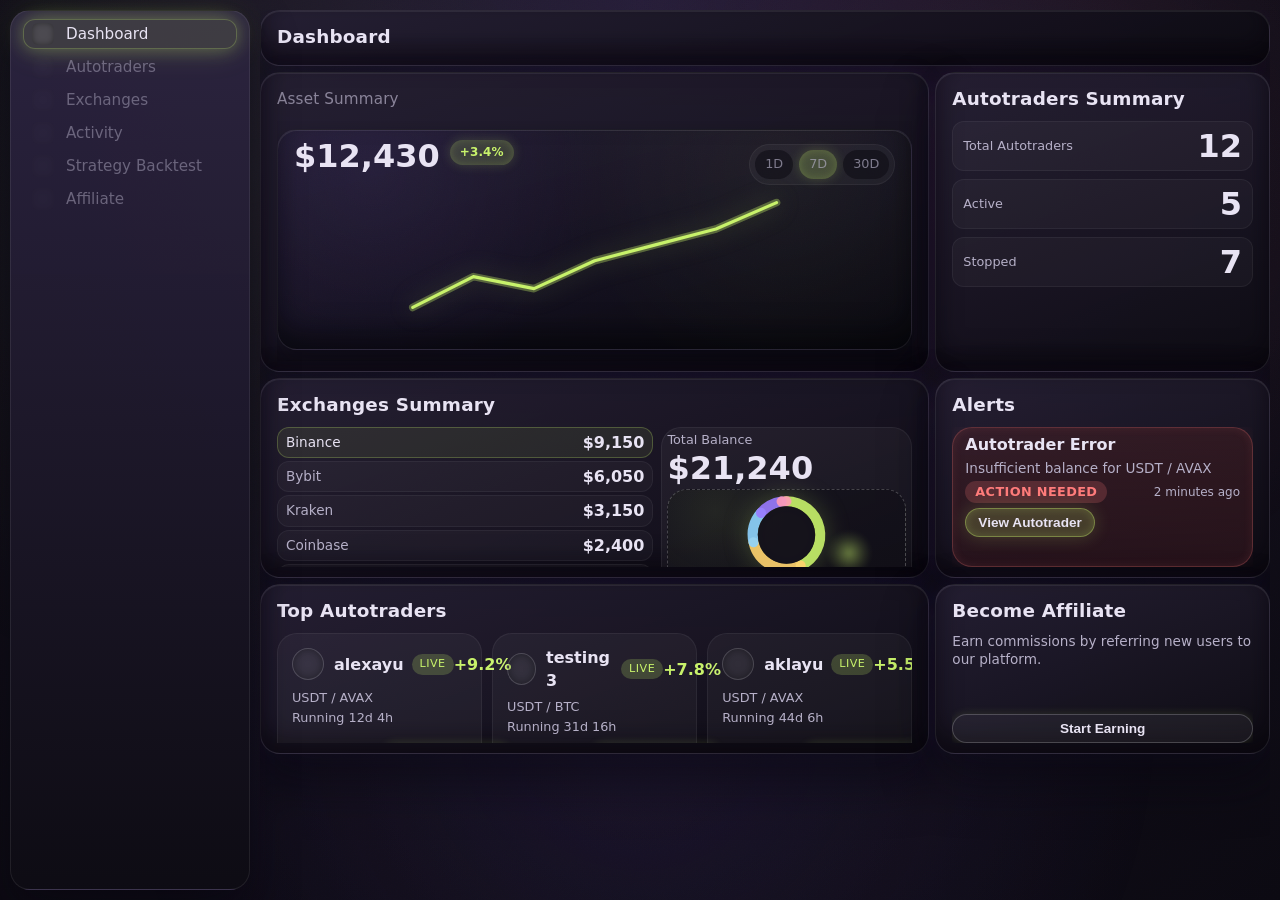
==== index.html @ ac70cc91 "Update index.html" ====
<!DOCTYPE html>
<html lang="en">
  <head>
    <meta charset="UTF-8" />
    <meta name="viewport" content="width=device-width, initial-scale=1.0" />
    <title>Trading Dashboard</title>
    <link rel="stylesheet" href="src/styles/main.css" />
  </head>
  <body>
    <div id="app" class="app">
      <aside>
        <nav class="sidebar" aria-label="Primary">
          <ul>
            <li>
              <div class="sidebar-item sidebar-item--active">
                <span class="sidebar-icon"></span>
                <span class="sidebar-label">Dashboard</span>
              </div>
            </li>
            <li>
              <div class="sidebar-item">
                <span class="sidebar-icon"></span>
                <span class="sidebar-label">Autotraders</span>
              </div>
            </li>
            <li>
              <div class="sidebar-item">
                <span class="sidebar-icon"></span>
                <span class="sidebar-label">Exchanges</span>
              </div>
            </li>
            <li>
              <div class="sidebar-item">
                <span class="sidebar-icon"></span>
                <span class="sidebar-label">Activity</span>
              </div>
            </li>
            <li>
              <div class="sidebar-item">
                <span class="sidebar-icon"></span>
                <span class="sidebar-label">Strategy Backtest</span>
              </div>
            </li>
            <li>
              <div class="sidebar-item">
                <span class="sidebar-icon"></span>
                <span class="sidebar-label">Affiliate</span>
              </div>
            </li>
          </ul>
        </nav>
      </aside>
      <main class="main">
        <!-- Header: global dashboard context and title area -->
        <div class="dashboard-row dashboard-row--full">
          <header class="section section--header">
            <div class="section-header">
              <h1 class="section-title">Dashboard</h1>
            </div>
            <div class="section-body">
              <div class="header-meta">
                <span class="pill" data-field="header.context"></span>
                <span class="header-subtitle" data-field="header.subtitle"></span>
              </div>
            </div>
          </header>
        </div>
        <!-- Asset summary: primary overview and high-level totals -->
        <div class="dashboard-row dashboard-row--split">
          <div class="dashboard-left">
            <section class="section section--primary">
              <div class="section-header">
                <h2 class="section-title">Asset Summary</h2>
              </div>
              <div class="section-body">
                <div class="asset-summary-bg"></div>
                <div class="asset-summary-content">
                  <div class="card card--summary">
                    <div class="summary-top">
                      <div class="stat">
                        <div class="asset-summary-header">
                          <div class="stat-value-row">
                            <div class="stat-value" data-field="asset.totalBalance"></div>
                            <span class="badge badge--positive" data-field="asset.change"></span>
                          </div>
                          <div class="timeframe-pills" aria-label="Asset summary timeframe">
                            <span class="timeframe-pill">1D</span>
                            <span class="timeframe-pill timeframe-pill--active">7D</span>
                            <span class="timeframe-pill">30D</span>
                          </div>
                        </div>
                      </div>
                    </div>
                    <div class="chart-placeholder" data-field="asset.chartLabel">
                      Chart Placeholder
                    </div>
                  </div>
                </div>
              </div>
            </section>
          </div>
          <div class="dashboard-right">
            <section class="section section--secondary section--autotraders-summary">
              <div class="section-header">
                <h2 class="section-title">Autotraders Summary</h2>
              </div>
              <div class="section-body">
                <div class="stats-stack">
                  <div class="stat-row">
                    <span class="stat-label">Total Autotraders</span>
                    <span class="stat-value" data-field="autotraders.total"></span>
                  </div>
                  <div class="stat-row">
                    <span class="stat-label">Active</span>
                    <span class="stat-value" data-field="autotraders.active"></span>
                  </div>
                  <div class="stat-row">
                    <span class="stat-label">Stopped</span>
                    <span class="stat-value" data-field="autotraders.stopped"></span>
                  </div>
                </div>
              </div>
            </section>
          </div>
        </div>
        <!-- Middle summary: balances and critical alerts overview -->
        <div class="dashboard-row dashboard-row--split">
          <div class="dashboard-left">
            <section class="section section--secondary">
              <div class="section-header">
                <h2 class="section-title">Exchanges Summary</h2>
              </div>
              <div class="section-body">
                <div class="summary-grid">
                  <div class="summary-list" data-list="exchanges"></div>
                  <div class="summary-total">
                    <div class="stat-label">Total Balance</div>
                    <div class="stat-value" data-field="exchanges.total"></div>
                    <div class="chart-placeholder">Chart Placeholder</div>
                  </div>
                </div>
              </div>
            </section>
          </div>
          <div class="dashboard-right">
            <section class="section section--secondary">
              <div class="section-header">
                <h2 class="section-title">Alerts</h2>
              </div>
              <div class="section-body">
                <div class="alert-card">
                  <div class="alert-title" data-field="alerts.title"></div>
                  <div class="alert-message" data-field="alerts.message"></div>
                  <div class="alert-meta">
                    <span class="badge badge--warning" data-field="alerts.type"></span>
                    <span class="alert-time" data-field="alerts.time"></span>
                  </div>
                  <button class="button button--ghost" type="button" data-field="alerts.cta"></button>
                </div>
              </div>
            </section>
          </div>
        </div>
        <!-- Bottom summary: top strategies and affiliate callout -->
        <div class="dashboard-row dashboard-row--split dashboard-row--bottom">
          <div class="dashboard-left">
            <section class="section section--secondary section--autotraders">
              <div class="section-header">
                <h2 class="section-title">Top Autotraders</h2>
              </div>
              <div class="section-body">
                <div class="autotraders-list" data-list="topAutotraders"></div>
              </div>
            </section>
          </div>
          <div class="dashboard-right dashboard-right--stack">
            <section class="section section--secondary section--affiliate">
              <div class="section-header">
                <h2 class="section-title">Become Affiliate</h2>
              </div>
              <div class="section-body">
                <div class="affiliate-card">
                  <p class="affiliate-description">
                    Earn commissions by referring new users to our platform.
                  </p>
                  <button class="button" type="button">Start Earning</button>
                </div>
              </div>
            </section>
          </div>
        </div>
      </main>
    </div>
    <script type="module" src="src/scripts/main.js"></script>
  </body>
</html>
---- src/styles/main.css ----
:root {
  --color-bg: #120f1a;
  --color-surface: #1b1825;
  --color-surface-raised: #241f31;
  --color-border: rgba(255, 255, 255, 0.08);
  --color-text: #e8e3f3;
  --color-muted: #b6b0c8;
  --color-accent: #c8f26b;
  --color-warning: #ff7b7b;
  --color-pill: rgba(255, 255, 255, 0.08);
  --shadow-soft: 0 22px 44px rgba(7, 5, 16, 0.5);
  --radius-lg: 20px;
  --radius-md: 20px;
  --radius-sm: 12px;
  --font-sans: "Inter", "Segoe UI", system-ui, -apple-system, sans-serif;
  --gap-inner: 6px;
  --gap-outer: 10px;
}

*,
*::before,
*::after {
  box-sizing: border-box;
}

html {
  height: 100%;
}

body {
  margin: 0;
  height: 100%;
  background: radial-gradient(circle at top, #251c39 0%, #120f1a 55%, #0c0a12 100%);
  color: var(--color-text);
  font-family: var(--font-sans);
  line-height: 1.45;
  overflow: hidden;
}

body::before {
  content: "";
  position: fixed;
  inset: 0;
  background: radial-gradient(circle at 20% 20%, rgba(200, 242, 107, 0.08), transparent 45%),
    radial-gradient(circle at 80% 20%, rgba(255, 123, 123, 0.12), transparent 35%),
    radial-gradient(circle at 50% 80%, rgba(120, 88, 200, 0.2), transparent 55%);
  opacity: 0.6;
  pointer-events: none;
  z-index: 0;
}

body::after {
  content: "";
  position: fixed;
  inset: 0;
  background-image: url("data:image/svg+xml,%3Csvg xmlns='http://www.w3.org/2000/svg' width='140' height='140' viewBox='0 0 140 140'%3E%3Cfilter id='n'%3E%3CfeTurbulence type='fractalNoise' baseFrequency='0.85' numOctaves='2' stitchTiles='stitch'/%3E%3C/filter%3E%3Crect width='140' height='140' filter='url(%23n)' opacity='0.12'/%3E%3C/svg%3E");
  opacity: 0.32;
  mix-blend-mode: soft-light;
  pointer-events: none;
  z-index: 1;
}

.sidebar ul {
  margin: 0;
  padding: 0;
  list-style: none;
  display: flex;
  flex-direction: column;
  gap: 3px;
}

.sidebar-item {
  display: flex;
  align-items: center;
  gap: 12px;
  padding: 3px 8px;
  border-radius: var(--radius-sm);
  color: var(--color-muted);
  transition: background 0.2s ease, color 0.2s ease, border 0.2s ease;
  border: 1px solid transparent;
}

.sidebar-item--active {
  background: rgba(200, 242, 107, 0.12);
  color: var(--color-text);
  border: 1px solid rgba(200, 242, 107, 0.25);
  box-shadow: 0 0 18px rgba(200, 242, 107, 0.3), 0 0 32px rgba(200, 242, 107, 0.18);
  position: relative;
}

.sidebar-item:not(.sidebar-item--active) {
  opacity: 0.48;
}

.sidebar-icon {
  width: 22px;
  height: 22px;
  display: inline-block;
  flex-shrink: 0;
  border-radius: 6px;
  background: rgba(255, 255, 255, 0.08);
  box-shadow: inset 0 0 6px rgba(0, 0, 0, 0.4);
}

.sidebar-item:not(.sidebar-item--active) .sidebar-icon {
  opacity: 0.4;
}

.sidebar-label {
  display: inline-flex;
  align-items: center;
  font-size: 0.95rem;
}

.app {
  display: grid;
  grid-template-columns: 240px 1fr;
  height: 100vh;
  gap: var(--gap-outer);
  padding: var(--gap-outer);
  position: relative;
  z-index: 2;
}

.sidebar {
  background: linear-gradient(180deg, rgba(44, 36, 64, 0.96), rgba(14, 12, 20, 0.98));
  border: 1px solid var(--color-border);
  border-radius: var(--radius-lg);
  padding: 8px 12px;
  box-shadow: var(--shadow-soft);
  position: sticky;
  top: var(--gap-outer);
  height: calc(100vh - (var(--gap-outer) * 2));
}

.main {
  display: flex;
  flex-direction: column;
  gap: 6px;
  overflow-y: hidden;
  min-height: 0;
  height: calc(100vh - (var(--gap-outer) * 2));
}

.dashboard-row {
  display: grid;
  column-gap: var(--gap-inner);
  row-gap: 8px;
  align-items: stretch;
}

.dashboard-row--full {
  grid-template-columns: minmax(0, 1fr);
}

.dashboard-row--split {
  grid-template-columns: 2fr 1fr;
}

.dashboard-row--bottom {
  grid-template-columns: 2fr 1fr;
}

.dashboard-left,
.dashboard-right {
  display: flex;
}

.dashboard-left > .section,
.dashboard-right > .section {
  flex: 1;
}

.dashboard-right--stack {
  flex-direction: column;
  gap: var(--gap-inner);
}

.section {
  display: flex;
  flex-direction: column;
  background: linear-gradient(160deg, rgba(38, 32, 52, 0.95), rgba(14, 12, 20, 0.98));
  border: 1px solid rgba(255, 255, 255, 0.07);
  border-radius: var(--radius-lg);
  min-height: 0;
  padding: 10px 16px;
  width: 100%;
  box-shadow: inset 0 1px 0 rgba(255, 255, 255, 0.07), inset 0 -14px 24px rgba(6, 4, 10, 0.6),
    0 26px 50px rgba(8, 6, 16, 0.6), 0 0 22px rgba(120, 88, 200, 0.08);
}

.section-header {
  min-height: 32px;
  display: flex;
  align-items: center;
  justify-content: space-between;
}

.section-title {
  margin: 0;
  font-size: 1.15rem;
  font-weight: 600;
  letter-spacing: 0.01em;
}

.section-body {
  flex: 1;
  display: flex;
  flex-direction: column;
  gap: 8px;
  margin-top: 6px;
  min-height: 0;
  overflow: hidden;
}

.section--header {
  height: 56px;
}

.section--primary {
  height: 300px;
}

.section--secondary {
  height: 200px;
}

.section--autotraders-summary {
  height: 300px;
}

.section--autotraders {
  height: 220px;
}

.section--affiliate {
  height: 200px;
}

.dashboard-row--bottom .section--secondary {
  height: 170px;
}

.header-meta {
  display: flex;
  align-items: center;
  gap: 12px;
  color: var(--color-muted);
}

.pill {
  display: inline-flex;
  align-items: center;
  padding: 6px 12px;
  border-radius: 999px;
  background: var(--color-pill);
  border: 1px solid var(--color-border);
  font-size: 0.8rem;
  color: var(--color-text);
}

.header-subtitle {
  font-size: 0.9rem;
  line-height: 1.15;
}

.card {
  display: flex;
  flex-direction: column;
  gap: 10px;
  background: linear-gradient(160deg, rgba(36, 30, 48, 0.96), rgba(12, 11, 18, 0.98));
  border-radius: var(--radius-md);
  padding: 10px 16px;
  border: 1px solid rgba(255, 255, 255, 0.08);
  box-shadow: inset 0 1px 0 rgba(255, 255, 255, 0.08), inset 0 -12px 22px rgba(6, 4, 10, 0.55),
    0 22px 38px rgba(8, 6, 16, 0.55), 0 0 20px rgba(120, 88, 200, 0.07);
}

.card--summary {
  background: linear-gradient(165deg, rgba(36, 30, 52, 0.95), rgba(10, 9, 16, 0.98));
  border: 1px solid rgba(255, 255, 255, 0.06);
  box-shadow: inset 0 1px 0 rgba(255, 255, 255, 0.1), inset 0 -16px 26px rgba(4, 3, 7, 0.6),
    0 16px 30px rgba(7, 6, 14, 0.35);
  position: relative;
  flex: 1;
  min-height: 0;
}

.card--summary .stat-label {
  display: none;
}

.card--summary .summary-top {
  display: flex;
  flex-direction: column;
  gap: 6px;
}

.card--summary .asset-summary-header {
  display: flex;
  align-items: flex-start;
  justify-content: space-between;
  gap: 12px;
}

.card--summary .timeframe-pills {
  position: static;
  transform: none;
  margin-left: 0;
  margin-top: 4px;
  border-color: rgba(255, 255, 255, 0.05);
}

.card--summary::before {
  content: "";
  position: absolute;
  inset: 0;
  border-radius: inherit;
  background-image: radial-gradient(circle at 15% 20%, rgba(120, 88, 200, 0.22), transparent 40%),
    radial-gradient(circle at 80% 20%, rgba(200, 242, 107, 0.12), transparent 42%);
  opacity: 0.4;
  pointer-events: none;
}

.card--summary::after {
  content: "";
  position: absolute;
  inset: 0;
  border-radius: inherit;
  background-image: url("data:image/svg+xml,%3Csvg xmlns='http://www.w3.org/2000/svg' width='120' height='120' viewBox='0 0 120 120'%3E%3Cfilter id='n'%3E%3CfeTurbulence type='fractalNoise' baseFrequency='0.9' numOctaves='2' stitchTiles='stitch'/%3E%3C/filter%3E%3Crect width='120' height='120' filter='url(%23n)' opacity='0.16'/%3E%3C/svg%3E");
  opacity: 0.22;
  mix-blend-mode: soft-light;
  pointer-events: none;
}

.card--summary > * {
  position: relative;
  z-index: 1;
}

.stat {
  display: flex;
  flex-direction: column;
  gap: 4px;
}

.stat-value-row {
  display: flex;
  align-items: flex-start;
  gap: 10px;
}

.stat-label {
  font-size: 0.8rem;
  color: var(--color-muted);
  line-height: 1.1;
}

.stat-value {
  font-size: 2rem;
  font-weight: 600;
  color: var(--color-text);
  line-height: 1;
}

.stat-caption {
  font-size: 0.72rem;
  color: rgba(182, 176, 200, 0.6);
  line-height: 1.1;
}

.card--summary .stat-change {
  display: flex;
  flex-direction: column;
  align-items: flex-start;
  gap: 4px;
  margin-top: 4px;
}

.section--primary .section-title {
  font-size: 0.95rem;
  font-weight: 500;
  color: rgba(182, 176, 200, 0.7);
}

.badge {
  display: inline-flex;
  align-items: center;
  justify-content: center;
  padding: 4px 10px;
  border-radius: 999px;
  font-size: 0.8rem;
  font-weight: 600;
  text-transform: uppercase;
  letter-spacing: 0.03em;
  background: rgba(255, 255, 255, 0.08);
  color: var(--color-text);
}

.badge--positive {
  background: rgba(200, 242, 107, 0.2);
  color: var(--color-accent);
}

.card--summary .badge--positive {
  font-size: 0.75rem;
  font-weight: 600;
  padding: 4px 10px;
  text-transform: none;
  letter-spacing: 0.01em;
  background: rgba(200, 242, 107, 0.16);
  box-shadow: inset 0 0 8px rgba(200, 242, 107, 0.2), 0 0 12px rgba(200, 242, 107, 0.18);
}

.badge--warning {
  background: rgba(255, 123, 123, 0.2);
  color: var(--color-warning);
}

.chart-placeholder {
  display: flex;
  align-items: center;
  justify-content: center;
  min-height: 144px;
  height: 144px;
  border-radius: var(--radius-md);
  border: 1px dashed rgba(255, 255, 255, 0.22);
  background: radial-gradient(circle at 20% 20%, rgba(200, 242, 107, 0.08), transparent 45%),
    linear-gradient(160deg, rgba(22, 20, 30, 0.9), rgba(16, 14, 22, 0.95));
  color: var(--color-muted);
  font-size: 0.85rem;
  position: relative;
  padding-bottom: 24px;
}

.card--summary .chart-placeholder {
  min-height: 144px;
  height: 144px;
  border: none;
  background: transparent;
  color: transparent;
}

.card--summary .chart-placeholder::after {
  display: none;
}

.chart-placeholder::after {
  content: "";
  position: absolute;
  right: 14%;
  top: 38%;
  width: 46px;
  height: 46px;
  background: radial-gradient(circle, rgba(200, 242, 107, 0.55), rgba(200, 242, 107, 0.15) 45%, transparent 70%);
  filter: blur(2px);
  opacity: 0.85;
  pointer-events: none;
}

.timeframe-pills {
  display: inline-flex;
  align-items: center;
  gap: 6px;
  padding: 5px;
  border-radius: 999px;
  background: rgba(255, 255, 255, 0.04);
  border: 1px solid rgba(255, 255, 255, 0.08);
  position: absolute;
  left: 50%;
  bottom: 12px;
  transform: translateX(-50%);
}

.timeframe-pill {
  display: inline-flex;
  align-items: center;
  justify-content: center;
  min-width: 36px;
  padding: 5px 10px;
  border-radius: 999px;
  font-size: 0.8rem;
  color: var(--color-muted);
  background: rgba(12, 10, 18, 0.7);
  border: 1px solid rgba(255, 255, 255, 0.05);
  box-shadow: inset 0 0 10px rgba(6, 4, 10, 0.6);
}

.card--summary .timeframe-pill {
  border: none;
  background: rgba(14, 12, 20, 0.6);
  color: rgba(182, 176, 200, 0.65);
  box-shadow: none;
}

.timeframe-pill--active {
  color: var(--color-text);
  background: rgba(200, 242, 107, 0.22);
  border-color: rgba(200, 242, 107, 0.45);
  box-shadow: inset 0 0 10px rgba(200, 242, 107, 0.25), 0 0 16px rgba(200, 242, 107, 0.25);
}

.card--summary .timeframe-pill--active {
  background: rgba(200, 242, 107, 0.2);
  box-shadow: inset 0 0 10px rgba(200, 242, 107, 0.2), 0 0 12px rgba(200, 242, 107, 0.2);
}

.chart-placeholder svg {
  filter: drop-shadow(0 0 12px rgba(200, 242, 107, 0.25));
}
.summary-grid {
  display: grid;
  grid-template-columns: 1.2fr 0.8fr;
  gap: 8px;
  height: 100%;
}

.summary-list {
  display: flex;
  flex-direction: column;
  gap: 3px;
  overflow: auto;
}

.summary-item {
  display: flex;
  justify-content: space-between;
  align-items: center;
  padding: 3px 8px;
  border-radius: var(--radius-sm);
  background: rgba(255, 255, 255, 0.03);
  border: 1px solid rgba(255, 255, 255, 0.05);
  color: var(--color-muted);
}

.summary-item:first-child {
  background: rgba(200, 242, 107, 0.08);
  border-color: rgba(200, 242, 107, 0.25);
  color: var(--color-text);
}

.summary-item-name {
  font-size: 0.85rem;
  line-height: 1.1;
}

.summary-item-value {
  font-weight: 600;
  color: var(--color-text);
}

.summary-total {
  display: flex;
  flex-direction: column;
  gap: 5px;
  background: rgba(255, 255, 255, 0.04);
  border-radius: var(--radius-md);
  padding: 5px;
  border: 1px solid rgba(255, 255, 255, 0.06);
  justify-content: center;
  height: 100%;
}

.summary-total .chart-placeholder {
  min-height: 108px;
  height: 108px;
  padding-bottom: 16px;
}

.alert-card {
  display: flex;
  flex-direction: column;
  gap: 5px;
  padding: 5px 12px;
  border-radius: var(--radius-md);
  background: linear-gradient(180deg, rgba(92, 35, 35, 0.35), rgba(48, 22, 30, 0.7));
  border: 1px solid rgba(255, 123, 123, 0.25);
  box-shadow: inset 0 0 10px rgba(255, 123, 123, 0.1), 0 0 18px rgba(255, 123, 123, 0.08);
  height: 100%;
}

.alert-title {
  font-weight: 600;
}

.alert-message {
  font-size: 0.85rem;
  color: var(--color-muted);
  line-height: 1.1;
}

.alert-meta {
  display: flex;
  align-items: center;
  justify-content: space-between;
  color: var(--color-muted);
  font-size: 0.75rem;
  line-height: 1.1;
}

.button {
  padding: 6px 12px;
  border-radius: 999px;
  border: 1px solid rgba(255, 255, 255, 0.2);
  background: rgba(255, 255, 255, 0.06);
  color: var(--color-text);
  font-size: 0.85rem;
  font-weight: 600;
  box-shadow: 0 0 10px rgba(200, 242, 107, 0.15);
}

.alert-card .button {
  background: rgba(200, 242, 107, 0.18);
  border-color: rgba(200, 242, 107, 0.4);
  box-shadow: inset 0 0 10px rgba(200, 242, 107, 0.18), 0 0 18px rgba(200, 242, 107, 0.2);
}

.button--ghost {
  align-self: flex-start;
}

.autotraders-list {
  display: grid;
  grid-template-columns: repeat(3, minmax(0, 1fr));
  gap: 10px;
}

.autotrader-card {
  display: grid;
  gap: 8px;
  padding: 12px 14px;
  border-radius: var(--radius-md);
  background: rgba(255, 255, 255, 0.04);
  border: 1px solid rgba(255, 255, 255, 0.06);
  min-height: 140px;
}

.autotrader-header {
  display: flex;
  justify-content: space-between;
  align-items: center;
}

.autotrader-identity {
  display: flex;
  align-items: center;
  gap: 10px;
}

.autotrader-avatar {
  width: 32px;
  height: 32px;
  border-radius: 50%;
  background: rgba(255, 255, 255, 0.08);
  border: 1px solid rgba(255, 255, 255, 0.12);
  box-shadow: inset 0 0 10px rgba(0, 0, 0, 0.4);
}

.autotrader-name-group {
  display: flex;
  align-items: center;
  gap: 8px;
}

.autotrader-name {
  font-weight: 600;
}

.autotrader-status {
  display: inline-flex;
  align-items: center;
  padding: 2px 8px;
  border-radius: 999px;
  font-size: 0.7rem;
  letter-spacing: 0.04em;
  text-transform: uppercase;
  background: rgba(200, 242, 107, 0.2);
  color: var(--color-accent);
}

.autotrader-pnl {
  font-weight: 600;
  color: var(--color-accent);
}

.autotrader-meta {
  display: flex;
  flex-direction: column;
  gap: 6px;
  font-size: 0.8rem;
  color: var(--color-muted);
  line-height: 1.1;
}

.autotrader-footer {
  display: flex;
  align-items: center;
  justify-content: flex-end;
  margin-top: auto;
}

.affiliate-card {
  display: flex;
  flex-direction: column;
  gap: 12px;
  flex: 1;
  justify-content: space-between;
}

.affiliate-description {
  margin: 0;
  color: var(--color-muted);
  font-size: 0.85rem;
  line-height: 1.3;
}

.stats-stack {
  display: flex;
  flex-direction: column;
  gap: 8px;
  overflow: auto;
}

.stat-row {
  display: flex;
  justify-content: space-between;
  align-items: center;
  padding: 8px 10px;
  border-radius: var(--radius-sm);
  background: rgba(255, 255, 255, 0.03);
  border: 1px solid rgba(255, 255, 255, 0.05);
}

@media (max-width: 1024px) {
  .app {
    grid-template-columns: 200px 1fr;
  }
}
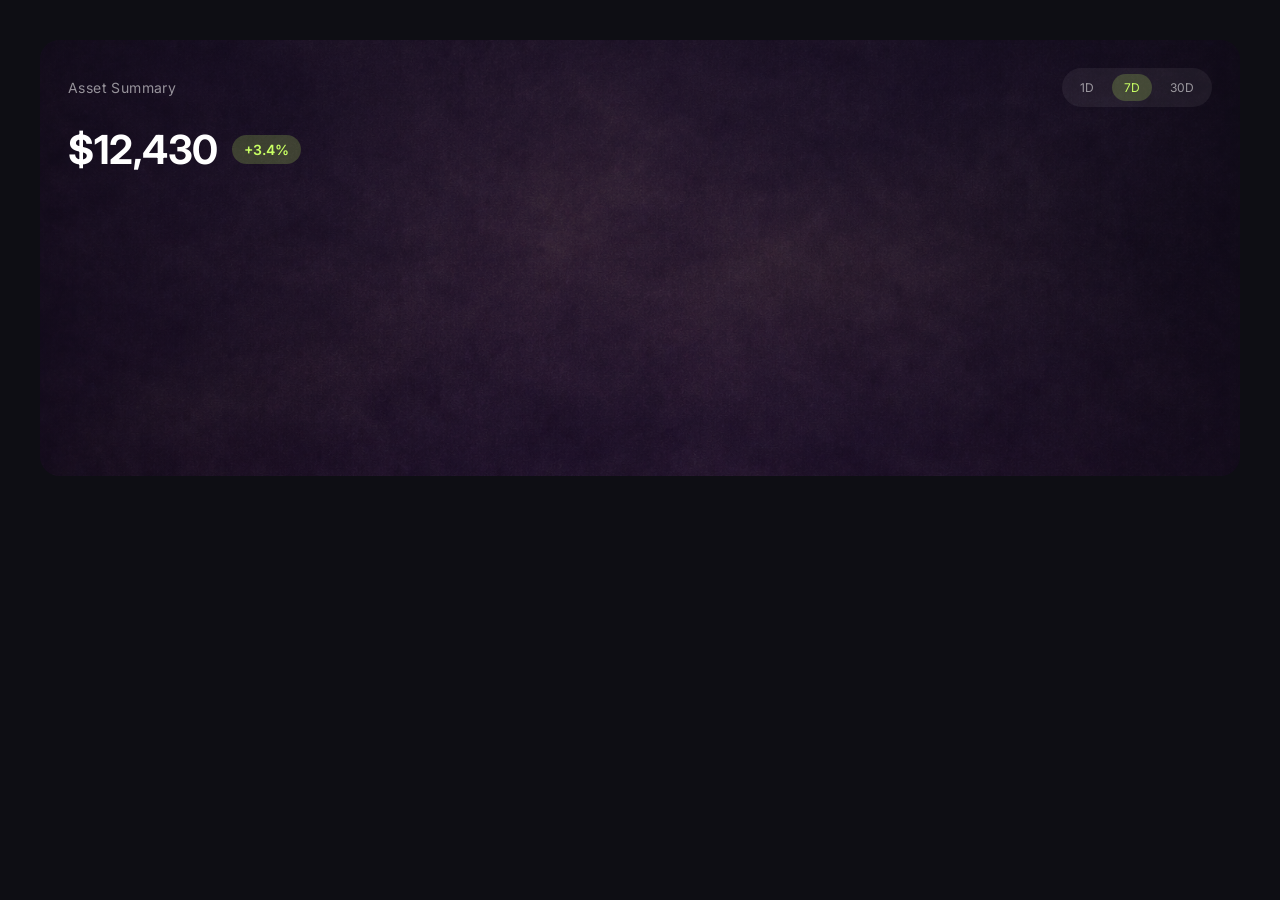
==== commit c4d32f42: "Update index.html" ====
--- a/index.html
+++ b/index.html
@@ -1,196 +1,161 @@
 <!DOCTYPE html>
 <html lang="en">
-  <head>
-    <meta charset="UTF-8" />
-    <meta name="viewport" content="width=device-width, initial-scale=1.0" />
-    <title>Trading Dashboard</title>
-    <link rel="stylesheet" href="src/styles/main.css" />
-  </head>
-  <body>
-    <div id="app" class="app">
-      <aside>
-        <nav class="sidebar" aria-label="Primary">
-          <ul>
-            <li>
-              <div class="sidebar-item sidebar-item--active">
-                <span class="sidebar-icon"></span>
-                <span class="sidebar-label">Dashboard</span>
-              </div>
-            </li>
-            <li>
-              <div class="sidebar-item">
-                <span class="sidebar-icon"></span>
-                <span class="sidebar-label">Autotraders</span>
-              </div>
-            </li>
-            <li>
-              <div class="sidebar-item">
-                <span class="sidebar-icon"></span>
-                <span class="sidebar-label">Exchanges</span>
-              </div>
-            </li>
-            <li>
-              <div class="sidebar-item">
-                <span class="sidebar-icon"></span>
-                <span class="sidebar-label">Activity</span>
-              </div>
-            </li>
-            <li>
-              <div class="sidebar-item">
-                <span class="sidebar-icon"></span>
-                <span class="sidebar-label">Strategy Backtest</span>
-              </div>
-            </li>
-            <li>
-              <div class="sidebar-item">
-                <span class="sidebar-icon"></span>
-                <span class="sidebar-label">Affiliate</span>
-              </div>
-            </li>
-          </ul>
-        </nav>
-      </aside>
-      <main class="main">
-        <!-- Header: global dashboard context and title area -->
-        <div class="dashboard-row dashboard-row--full">
-          <header class="section section--header">
-            <div class="section-header">
-              <h1 class="section-title">Dashboard</h1>
-            </div>
-            <div class="section-body">
-              <div class="header-meta">
-                <span class="pill" data-field="header.context"></span>
-                <span class="header-subtitle" data-field="header.subtitle"></span>
-              </div>
-            </div>
-          </header>
+<head>
+  <meta charset="UTF-8" />
+  <title>byScript – Asset Summary</title>
+  <meta name="viewport" content="width=device-width, initial-scale=1.0" />
+
+  <!-- Font (optional tapi recommended) -->
+  <link href="https://fonts.googleapis.com/css2?family=Inter:wght@400;500;600;700&display=swap" rel="stylesheet">
+
+  <style>
+    :root {
+      --bg-dark: #0e0e14;
+      --text-primary: #ffffff;
+      --text-muted: rgba(255,255,255,0.55);
+      --accent-green: #C8FF63;
+    }
+
+    * {
+      box-sizing: border-box;
+    }
+
+    body {
+      margin: 0;
+      background: var(--bg-dark);
+      font-family: Inter, system-ui, -apple-system, BlinkMacSystemFont;
+      color: var(--text-primary);
+    }
+
+    /* ===== Asset Summary Section ===== */
+    .asset-summary {
+      position: relative;
+      margin: 40px;
+      padding: 28px;
+      border-radius: 20px;
+      overflow: hidden;
+
+      /* background image (OPTION A) */
+      background-image: url("./assets/images/asset-summary-bg.png");
+      background-size: cover;
+      background-position: center;
+    }
+
+    /* overlay supaya teks kebaca */
+    .asset-summary::after {
+      content: "";
+      position: absolute;
+      inset: 0;
+      background: linear-gradient(
+        to bottom,
+        rgba(10,10,18,0.55),
+        rgba(10,10,18,0.35)
+      );
+      pointer-events: none;
+    }
+
+    .asset-summary-content {
+      position: relative;
+      z-index: 2;
+    }
+
+    .asset-header {
+      display: flex;
+      justify-content: space-between;
+      align-items: center;
+      margin-bottom: 18px;
+    }
+
+    .asset-title {
+      font-size: 14px;
+      letter-spacing: 0.4px;
+      color: var(--text-muted);
+    }
+
+    .range-toggle {
+      display: flex;
+      gap: 6px;
+      background: rgba(255,255,255,0.06);
+      padding: 6px;
+      border-radius: 999px;
+    }
+
+    .range-toggle span {
+      padding: 6px 12px;
+      border-radius: 999px;
+      font-size: 12px;
+      color: var(--text-muted);
+    }
+
+    .range-toggle .active {
+      background: rgba(200,255,99,0.2);
+      color: var(--accent-green);
+    }
+
+    .asset-stats {
+      display: flex;
+      align-items: center;
+      gap: 14px;
+      margin-bottom: 14px;
+    }
+
+    .asset-value {
+      font-size: 40px;
+      font-weight: 700;
+      letter-spacing: -0.5px;
+    }
+
+    .asset-change {
+      font-size: 14px;
+      font-weight: 600;
+      padding: 6px 12px;
+      border-radius: 999px;
+      background: rgba(200,255,99,0.2);
+      color: var(--accent-green);
+    }
+
+    /* Chart container */
+    #asset-summary-chart {
+      width: 100%;
+      height: 260px;
+    }
+  </style>
+</head>
+
+<body>
+
+  <section class="asset-summary">
+    <div class="asset-summary-content">
+
+      <div class="asset-header">
+        <div class="asset-title">Asset Summary</div>
+
+        <div class="range-toggle">
+          <span>1D</span>
+          <span class="active">7D</span>
+          <span>30D</span>
         </div>
-        <!-- Asset summary: primary overview and high-level totals -->
-        <div class="dashboard-row dashboard-row--split">
-          <div class="dashboard-left">
-            <section class="section section--primary">
-              <div class="section-header">
-                <h2 class="section-title">Asset Summary</h2>
-              </div>
-              <div class="section-body">
-                <div class="asset-summary-bg"></div>
-                <div class="asset-summary-content">
-                  <div class="card card--summary">
-                    <div class="summary-top">
-                      <div class="stat">
-                        <div class="asset-summary-header">
-                          <div class="stat-value-row">
-                            <div class="stat-value" data-field="asset.totalBalance"></div>
-                            <span class="badge badge--positive" data-field="asset.change"></span>
-                          </div>
-                          <div class="timeframe-pills" aria-label="Asset summary timeframe">
-                            <span class="timeframe-pill">1D</span>
-                            <span class="timeframe-pill timeframe-pill--active">7D</span>
-                            <span class="timeframe-pill">30D</span>
-                          </div>
-                        </div>
-                      </div>
-                    </div>
-                    <div class="chart-placeholder" data-field="asset.chartLabel">
-                      Chart Placeholder
-                    </div>
-                  </div>
-                </div>
-              </div>
-            </section>
-          </div>
-          <div class="dashboard-right">
-            <section class="section section--secondary section--autotraders-summary">
-              <div class="section-header">
-                <h2 class="section-title">Autotraders Summary</h2>
-              </div>
-              <div class="section-body">
-                <div class="stats-stack">
-                  <div class="stat-row">
-                    <span class="stat-label">Total Autotraders</span>
-                    <span class="stat-value" data-field="autotraders.total"></span>
-                  </div>
-                  <div class="stat-row">
-                    <span class="stat-label">Active</span>
-                    <span class="stat-value" data-field="autotraders.active"></span>
-                  </div>
-                  <div class="stat-row">
-                    <span class="stat-label">Stopped</span>
-                    <span class="stat-value" data-field="autotraders.stopped"></span>
-                  </div>
-                </div>
-              </div>
-            </section>
-          </div>
-        </div>
-        <!-- Middle summary: balances and critical alerts overview -->
-        <div class="dashboard-row dashboard-row--split">
-          <div class="dashboard-left">
-            <section class="section section--secondary">
-              <div class="section-header">
-                <h2 class="section-title">Exchanges Summary</h2>
-              </div>
-              <div class="section-body">
-                <div class="summary-grid">
-                  <div class="summary-list" data-list="exchanges"></div>
-                  <div class="summary-total">
-                    <div class="stat-label">Total Balance</div>
-                    <div class="stat-value" data-field="exchanges.total"></div>
-                    <div class="chart-placeholder">Chart Placeholder</div>
-                  </div>
-                </div>
-              </div>
-            </section>
-          </div>
-          <div class="dashboard-right">
-            <section class="section section--secondary">
-              <div class="section-header">
-                <h2 class="section-title">Alerts</h2>
-              </div>
-              <div class="section-body">
-                <div class="alert-card">
-                  <div class="alert-title" data-field="alerts.title"></div>
-                  <div class="alert-message" data-field="alerts.message"></div>
-                  <div class="alert-meta">
-                    <span class="badge badge--warning" data-field="alerts.type"></span>
-                    <span class="alert-time" data-field="alerts.time"></span>
-                  </div>
-                  <button class="button button--ghost" type="button" data-field="alerts.cta"></button>
-                </div>
-              </div>
-            </section>
-          </div>
-        </div>
-        <!-- Bottom summary: top strategies and affiliate callout -->
-        <div class="dashboard-row dashboard-row--split dashboard-row--bottom">
-          <div class="dashboard-left">
-            <section class="section section--secondary section--autotraders">
-              <div class="section-header">
-                <h2 class="section-title">Top Autotraders</h2>
-              </div>
-              <div class="section-body">
-                <div class="autotraders-list" data-list="topAutotraders"></div>
-              </div>
-            </section>
-          </div>
-          <div class="dashboard-right dashboard-right--stack">
-            <section class="section section--secondary section--affiliate">
-              <div class="section-header">
-                <h2 class="section-title">Become Affiliate</h2>
-              </div>
-              <div class="section-body">
-                <div class="affiliate-card">
-                  <p class="affiliate-description">
-                    Earn commissions by referring new users to our platform.
-                  </p>
-                  <button class="button" type="button">Start Earning</button>
-                </div>
-              </div>
-            </section>
-          </div>
-        </div>
-      </main>
+      </div>
+
+      <div class="asset-stats">
+        <div class="asset-value">$12,430</div>
+        <div class="asset-change">+3.4%</div>
+      </div>
+
+      <div id="asset-summary-chart"></div>
+
     </div>
-    <script type="module" src="src/scripts/main.js"></script>
-  </body>
+  </section>
+
+  <!-- Chart logic -->
+  <script type="module">
+    import { renderAssetSummaryChart } from "./src/assetSummaryChart.js";
+
+    renderAssetSummaryChart({
+      containerId: "asset-summary-chart",
+      data: [12000, 12350, 12210, 12580, 12800, 12940, 13020]
+    });
+  </script>
+
+</body>
 </html>
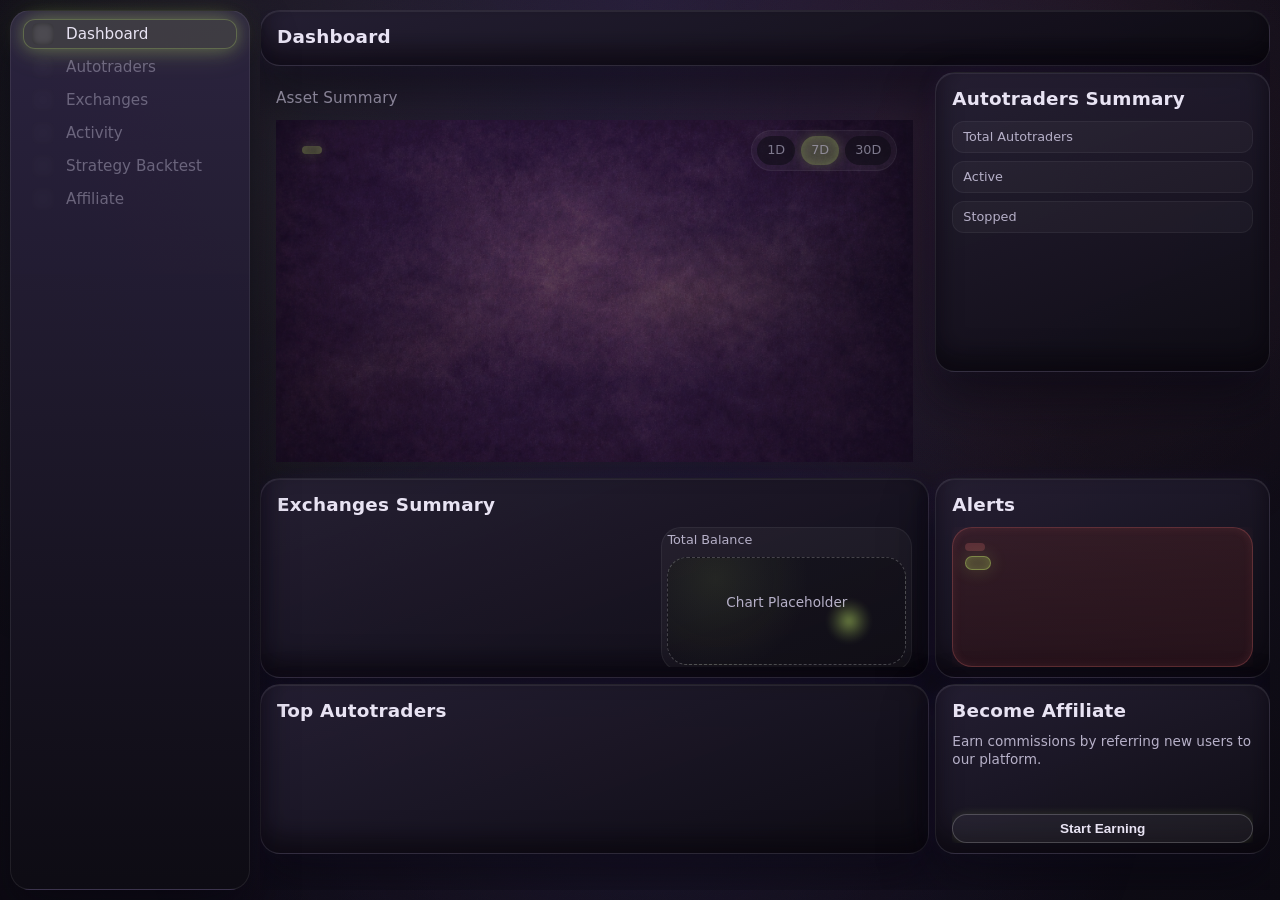
==== commit 9f7a3654: "Update index.html" ====
--- a/index.html
+++ b/index.html
@@ -1,161 +1,196 @@
 <!DOCTYPE html>
 <html lang="en">
-<head>
-  <meta charset="UTF-8" />
-  <title>byScript – Asset Summary</title>
-  <meta name="viewport" content="width=device-width, initial-scale=1.0" />
-
-  <!-- Font (optional tapi recommended) -->
-  <link href="https://fonts.googleapis.com/css2?family=Inter:wght@400;500;600;700&display=swap" rel="stylesheet">
-
-  <style>
-    :root {
-      --bg-dark: #0e0e14;
-      --text-primary: #ffffff;
-      --text-muted: rgba(255,255,255,0.55);
-      --accent-green: #C8FF63;
-    }
-
-    * {
-      box-sizing: border-box;
-    }
-
-    body {
-      margin: 0;
-      background: var(--bg-dark);
-      font-family: Inter, system-ui, -apple-system, BlinkMacSystemFont;
-      color: var(--text-primary);
-    }
-
-    /* ===== Asset Summary Section ===== */
-    .asset-summary {
-      position: relative;
-      margin: 40px;
-      padding: 28px;
-      border-radius: 20px;
-      overflow: hidden;
-
-      /* background image (OPTION A) */
-      background-image: url("./assets/images/asset-summary-bg.png");
-      background-size: cover;
-      background-position: center;
-    }
-
-    /* overlay supaya teks kebaca */
-    .asset-summary::after {
-      content: "";
-      position: absolute;
-      inset: 0;
-      background: linear-gradient(
-        to bottom,
-        rgba(10,10,18,0.55),
-        rgba(10,10,18,0.35)
-      );
-      pointer-events: none;
-    }
-
-    .asset-summary-content {
-      position: relative;
-      z-index: 2;
-    }
-
-    .asset-header {
-      display: flex;
-      justify-content: space-between;
-      align-items: center;
-      margin-bottom: 18px;
-    }
-
-    .asset-title {
-      font-size: 14px;
-      letter-spacing: 0.4px;
-      color: var(--text-muted);
-    }
-
-    .range-toggle {
-      display: flex;
-      gap: 6px;
-      background: rgba(255,255,255,0.06);
-      padding: 6px;
-      border-radius: 999px;
-    }
-
-    .range-toggle span {
-      padding: 6px 12px;
-      border-radius: 999px;
-      font-size: 12px;
-      color: var(--text-muted);
-    }
-
-    .range-toggle .active {
-      background: rgba(200,255,99,0.2);
-      color: var(--accent-green);
-    }
-
-    .asset-stats {
-      display: flex;
-      align-items: center;
-      gap: 14px;
-      margin-bottom: 14px;
-    }
-
-    .asset-value {
-      font-size: 40px;
-      font-weight: 700;
-      letter-spacing: -0.5px;
-    }
-
-    .asset-change {
-      font-size: 14px;
-      font-weight: 600;
-      padding: 6px 12px;
-      border-radius: 999px;
-      background: rgba(200,255,99,0.2);
-      color: var(--accent-green);
-    }
-
-    /* Chart container */
-    #asset-summary-chart {
-      width: 100%;
-      height: 260px;
-    }
-  </style>
-</head>
-
-<body>
-
-  <section class="asset-summary">
-    <div class="asset-summary-content">
-
-      <div class="asset-header">
-        <div class="asset-title">Asset Summary</div>
-
-        <div class="range-toggle">
-          <span>1D</span>
-          <span class="active">7D</span>
-          <span>30D</span>
+  <head>
+    <meta charset="UTF-8" />
+    <meta name="viewport" content="width=device-width, initial-scale=1.0" />
+    <title>Trading Dashboard</title>
+    <link rel="stylesheet" href="src/styles/main.css" />
+  </head>
+  <body>
+    <div id="app" class="app">
+      <aside>
+        <nav class="sidebar" aria-label="Primary">
+          <ul>
+            <li>
+              <div class="sidebar-item sidebar-item--active">
+                <span class="sidebar-icon"></span>
+                <span class="sidebar-label">Dashboard</span>
+              </div>
+            </li>
+            <li>
+              <div class="sidebar-item">
+                <span class="sidebar-icon"></span>
+                <span class="sidebar-label">Autotraders</span>
+              </div>
+            </li>
+            <li>
+              <div class="sidebar-item">
+                <span class="sidebar-icon"></span>
+                <span class="sidebar-label">Exchanges</span>
+              </div>
+            </li>
+            <li>
+              <div class="sidebar-item">
+                <span class="sidebar-icon"></span>
+                <span class="sidebar-label">Activity</span>
+              </div>
+            </li>
+            <li>
+              <div class="sidebar-item">
+                <span class="sidebar-icon"></span>
+                <span class="sidebar-label">Strategy Backtest</span>
+              </div>
+            </li>
+            <li>
+              <div class="sidebar-item">
+                <span class="sidebar-icon"></span>
+                <span class="sidebar-label">Affiliate</span>
+              </div>
+            </li>
+          </ul>
+        </nav>
+      </aside>
+      <main class="main">
+        <!-- Header: global dashboard context and title area -->
+        <div class="dashboard-row dashboard-row--full">
+          <header class="section section--header">
+            <div class="section-header">
+              <h1 class="section-title">Dashboard</h1>
+            </div>
+            <div class="section-body">
+              <div class="header-meta">
+                <span class="pill" data-field="header.context"></span>
+                <span class="header-subtitle" data-field="header.subtitle"></span>
+              </div>
+            </div>
+          </header>
         </div>
-      </div>
-
-      <div class="asset-stats">
-        <div class="asset-value">$12,430</div>
-        <div class="asset-change">+3.4%</div>
-      </div>
-
-      <div id="asset-summary-chart"></div>
-
+        <!-- Asset summary: primary overview and high-level totals -->
+        <div class="dashboard-row dashboard-row--split">
+          <div class="dashboard-left">
+            <section class="section section--primary">
+              <div class="section-header">
+                <h2 class="section-title">Asset Summary</h2>
+              </div>
+              <div class="section-body">
+                <div class="asset-summary-bg"></div>
+                <div class="asset-summary-content">
+                  <div class="card card--summary">
+                    <div class="summary-top">
+                      <div class="stat">
+                        <div class="asset-summary-header">
+                          <div class="stat-value-row">
+                            <div class="stat-value" data-field="asset.totalBalance"></div>
+                            <span class="badge badge--positive" data-field="asset.change"></span>
+                          </div>
+                          <div class="timeframe-pills" aria-label="Asset summary timeframe">
+                            <span class="timeframe-pill">1D</span>
+                            <span class="timeframe-pill timeframe-pill--active">7D</span>
+                            <span class="timeframe-pill">30D</span>
+                          </div>
+                        </div>
+                      </div>
+                    </div>
+                    <div class="chart-placeholder" data-field="asset.chartLabel">
+                      Chart Placeholder
+                    </div>
+                  </div>
+                </div>
+              </div>
+            </section>
+          </div>
+          <div class="dashboard-right">
+            <section class="section section--secondary section--autotraders-summary">
+              <div class="section-header">
+                <h2 class="section-title">Autotraders Summary</h2>
+              </div>
+              <div class="section-body">
+                <div class="stats-stack">
+                  <div class="stat-row">
+                    <span class="stat-label">Total Autotraders</span>
+                    <span class="stat-value" data-field="autotraders.total"></span>
+                  </div>
+                  <div class="stat-row">
+                    <span class="stat-label">Active</span>
+                    <span class="stat-value" data-field="autotraders.active"></span>
+                  </div>
+                  <div class="stat-row">
+                    <span class="stat-label">Stopped</span>
+                    <span class="stat-value" data-field="autotraders.stopped"></span>
+                  </div>
+                </div>
+              </div>
+            </section>
+          </div>
+        </div>
+        <!-- Middle summary: balances and critical alerts overview -->
+        <div class="dashboard-row dashboard-row--split">
+          <div class="dashboard-left">
+            <section class="section section--secondary">
+              <div class="section-header">
+                <h2 class="section-title">Exchanges Summary</h2>
+              </div>
+              <div class="section-body">
+                <div class="summary-grid">
+                  <div class="summary-list" data-list="exchanges"></div>
+                  <div class="summary-total">
+                    <div class="stat-label">Total Balance</div>
+                    <div class="stat-value" data-field="exchanges.total"></div>
+                    <div class="chart-placeholder">Chart Placeholder</div>
+                  </div>
+                </div>
+              </div>
+            </section>
+          </div>
+          <div class="dashboard-right">
+            <section class="section section--secondary">
+              <div class="section-header">
+                <h2 class="section-title">Alerts</h2>
+              </div>
+              <div class="section-body">
+                <div class="alert-card">
+                  <div class="alert-title" data-field="alerts.title"></div>
+                  <div class="alert-message" data-field="alerts.message"></div>
+                  <div class="alert-meta">
+                    <span class="badge badge--warning" data-field="alerts.type"></span>
+                    <span class="alert-time" data-field="alerts.time"></span>
+                  </div>
+                  <button class="button button--ghost" type="button" data-field="alerts.cta"></button>
+                </div>
+              </div>
+            </section>
+          </div>
+        </div>
+        <!-- Bottom summary: top strategies and affiliate callout -->
+        <div class="dashboard-row dashboard-row--split dashboard-row--bottom">
+          <div class="dashboard-left">
+            <section class="section section--secondary section--autotraders">
+              <div class="section-header">
+                <h2 class="section-title">Top Autotraders</h2>
+              </div>
+              <div class="section-body">
+                <div class="autotraders-list" data-list="topAutotraders"></div>
+              </div>
+            </section>
+          </div>
+          <div class="dashboard-right dashboard-right--stack">
+            <section class="section section--secondary section--affiliate">
+              <div class="section-header">
+                <h2 class="section-title">Become Affiliate</h2>
+              </div>
+              <div class="section-body">
+                <div class="affiliate-card">
+                  <p class="affiliate-description">
+                    Earn commissions by referring new users to our platform.
+                  </p>
+                  <button class="button" type="button">Start Earning</button>
+                </div>
+              </div>
+            </section>
+          </div>
+        </div>
+      </main>
     </div>
-  </section>
-
-  <!-- Chart logic -->
-  <script type="module">
-    import { renderAssetSummaryChart } from "./src/assetSummaryChart.js";
-
-    renderAssetSummaryChart({
-      containerId: "asset-summary-chart",
-      data: [12000, 12350, 12210, 12580, 12800, 12940, 13020]
-    });
-  </script>
-
-</body>
+    <script type="module" src="src/scripts/main.js"></script>
+  </body>
 </html>
--- a/src/styles/main.css
+++ b/src/styles/main.css
@@ -0,0 +1,760 @@
+:root {
+  --color-bg: #120f1a;
+  --color-surface: #1b1825;
+  --color-surface-raised: #241f31;
+  --color-border: rgba(255, 255, 255, 0.08);
+  --color-text: #e8e3f3;
+  --color-muted: #b6b0c8;
+  --color-accent: #c8f26b;
+  --color-warning: #ff7b7b;
+  --color-pill: rgba(255, 255, 255, 0.08);
+  --shadow-soft: 0 22px 44px rgba(7, 5, 16, 0.5);
+  --radius-lg: 20px;
+  --radius-md: 20px;
+  --radius-sm: 12px;
+  --font-sans: "Inter", "Segoe UI", system-ui, -apple-system, sans-serif;
+  --gap-inner: 6px;
+  --gap-outer: 10px;
+}
+
+*,
+*::before,
+*::after {
+  box-sizing: border-box;
+}
+
+html {
+  height: 100%;
+}
+
+body {
+  margin: 0;
+  height: 100%;
+  background: radial-gradient(circle at top, #251c39 0%, #120f1a 55%, #0c0a12 100%);
+  color: var(--color-text);
+  font-family: var(--font-sans);
+  line-height: 1.45;
+  overflow: hidden;
+}
+
+body::before {
+  content: "";
+  position: fixed;
+  inset: 0;
+  background: radial-gradient(circle at 20% 20%, rgba(200, 242, 107, 0.08), transparent 45%),
+    radial-gradient(circle at 80% 20%, rgba(255, 123, 123, 0.12), transparent 35%),
+    radial-gradient(circle at 50% 80%, rgba(120, 88, 200, 0.2), transparent 55%);
+  opacity: 0.6;
+  pointer-events: none;
+  z-index: 0;
+}
+
+body::after {
+  content: "";
+  position: fixed;
+  inset: 0;
+  background-image: url("data:image/svg+xml,%3Csvg xmlns='http://www.w3.org/2000/svg' width='140' height='140' viewBox='0 0 140 140'%3E%3Cfilter id='n'%3E%3CfeTurbulence type='fractalNoise' baseFrequency='0.85' numOctaves='2' stitchTiles='stitch'/%3E%3C/filter%3E%3Crect width='140' height='140' filter='url(%23n)' opacity='0.12'/%3E%3C/svg%3E");
+  opacity: 0.32;
+  mix-blend-mode: soft-light;
+  pointer-events: none;
+  z-index: 1;
+}
+
+.sidebar ul {
+  margin: 0;
+  padding: 0;
+  list-style: none;
+  display: flex;
+  flex-direction: column;
+  gap: 3px;
+}
+
+.sidebar-item {
+  display: flex;
+  align-items: center;
+  gap: 12px;
+  padding: 3px 8px;
+  border-radius: var(--radius-sm);
+  color: var(--color-muted);
+  transition: background 0.2s ease, color 0.2s ease, border 0.2s ease;
+  border: 1px solid transparent;
+}
+
+.sidebar-item--active {
+  background: rgba(200, 242, 107, 0.12);
+  color: var(--color-text);
+  border: 1px solid rgba(200, 242, 107, 0.25);
+  box-shadow: 0 0 18px rgba(200, 242, 107, 0.3), 0 0 32px rgba(200, 242, 107, 0.18);
+  position: relative;
+}
+
+.sidebar-item:not(.sidebar-item--active) {
+  opacity: 0.48;
+}
+
+.sidebar-icon {
+  width: 22px;
+  height: 22px;
+  display: inline-block;
+  flex-shrink: 0;
+  border-radius: 6px;
+  background: rgba(255, 255, 255, 0.08);
+  box-shadow: inset 0 0 6px rgba(0, 0, 0, 0.4);
+}
+
+.sidebar-item:not(.sidebar-item--active) .sidebar-icon {
+  opacity: 0.4;
+}
+
+.sidebar-label {
+  display: inline-flex;
+  align-items: center;
+  font-size: 0.95rem;
+}
+
+.app {
+  display: grid;
+  grid-template-columns: 240px 1fr;
+  height: 100vh;
+  gap: var(--gap-outer);
+  padding: var(--gap-outer);
+  position: relative;
+  z-index: 2;
+}
+
+.sidebar {
+  background: linear-gradient(180deg, rgba(44, 36, 64, 0.96), rgba(14, 12, 20, 0.98));
+  border: 1px solid var(--color-border);
+  border-radius: var(--radius-lg);
+  padding: 8px 12px;
+  box-shadow: var(--shadow-soft);
+  position: sticky;
+  top: var(--gap-outer);
+  height: calc(100vh - (var(--gap-outer) * 2));
+}
+
+.main {
+  display: flex;
+  flex-direction: column;
+  gap: 6px;
+  overflow-y: hidden;
+  min-height: 0;
+  height: calc(100vh - (var(--gap-outer) * 2));
+}
+
+.dashboard-row {
+  display: grid;
+  column-gap: var(--gap-inner);
+  row-gap: 8px;
+  align-items: stretch;
+}
+
+.dashboard-row--full {
+  grid-template-columns: minmax(0, 1fr);
+}
+
+.dashboard-row--split {
+  grid-template-columns: 2fr 1fr;
+}
+
+.dashboard-row--bottom {
+  grid-template-columns: 2fr 1fr;
+}
+
+.dashboard-left,
+.dashboard-right {
+  display: flex;
+}
+
+.dashboard-left > .section,
+.dashboard-right > .section {
+  flex: 1;
+}
+
+.dashboard-right--stack {
+  flex-direction: column;
+  gap: var(--gap-inner);
+}
+
+.section {
+  display: flex;
+  flex-direction: column;
+  background: linear-gradient(160deg, rgba(38, 32, 52, 0.95), rgba(14, 12, 20, 0.98));
+  border: 1px solid rgba(255, 255, 255, 0.07);
+  border-radius: var(--radius-lg);
+  min-height: 0;
+  padding: 10px 16px;
+  width: 100%;
+  box-shadow: inset 0 1px 0 rgba(255, 255, 255, 0.07), inset 0 -14px 24px rgba(6, 4, 10, 0.6),
+    0 26px 50px rgba(8, 6, 16, 0.6), 0 0 22px rgba(120, 88, 200, 0.08);
+}
+
+.section-header {
+  min-height: 32px;
+  display: flex;
+  align-items: center;
+  justify-content: space-between;
+}
+
+.section-title {
+  margin: 0;
+  font-size: 1.15rem;
+  font-weight: 600;
+  letter-spacing: 0.01em;
+}
+
+.section-body {
+  flex: 1;
+  display: flex;
+  flex-direction: column;
+  gap: 8px;
+  margin-top: 6px;
+  min-height: 0;
+  overflow: hidden;
+}
+
+.section--primary .section-body {
+  position: relative;
+  overflow: visible; /* allow tooltip float */
+}
+
+.asset-summary-bg {
+  position: absolute;
+  inset: 0;
+  background-image: url("../../assets/images/asset-summary-bg.png");
+  background-size: cover;
+  background-position: center;
+  background-repeat: no-repeat;
+  opacity: 0.95;
+  z-index: 0;
+  pointer-events: none;
+}
+
+.asset-summary-content {
+  position: relative;
+  z-index: 1;
+  display: flex;
+  flex-direction: column;
+  flex: 1;
+  min-height: 0;
+}
+
+.section--header {
+  height: 56px;
+}
+
+.section--primary {
+  height: 400px;
+  position: relative;
+  overflow: hidden;
+  background: none;
+  border: none;
+  box-shadow: none;
+}
+
+.section--secondary {
+  height: 200px;
+}
+
+.section--autotraders-summary {
+  height: 300px;
+}
+
+.section--autotraders {
+  height: 220px;
+}
+
+.section--affiliate {
+  height: 200px;
+}
+
+.dashboard-row--bottom .section--secondary {
+  height: 170px;
+}
+
+.header-meta {
+  display: flex;
+  align-items: center;
+  gap: 12px;
+  color: var(--color-muted);
+}
+
+.pill {
+  display: inline-flex;
+  align-items: center;
+  padding: 6px 12px;
+  border-radius: 999px;
+  background: var(--color-pill);
+  border: 1px solid var(--color-border);
+  font-size: 0.8rem;
+  color: var(--color-text);
+}
+
+.header-subtitle {
+  font-size: 0.9rem;
+  line-height: 1.15;
+}
+
+.card {
+  display: flex;
+  flex-direction: column;
+  gap: 10px;
+  background: linear-gradient(160deg, rgba(36, 30, 48, 0.96), rgba(12, 11, 18, 0.98));
+  border-radius: var(--radius-md);
+  padding: 10px 16px;
+  border: 1px solid rgba(255, 255, 255, 0.08);
+  box-shadow: inset 0 1px 0 rgba(255, 255, 255, 0.08), inset 0 -12px 22px rgba(6, 4, 10, 0.55),
+    0 22px 38px rgba(8, 6, 16, 0.55), 0 0 20px rgba(120, 88, 200, 0.07);
+}
+
+.card--summary {
+  background: transparent;
+  border: none;
+  box-shadow: none;
+  position: relative;
+  flex: 1;
+  min-height: 0;
+}
+
+.card--summary .stat-label {
+  display: none;
+}
+
+.card--summary .summary-top {
+  display: flex;
+  flex-direction: column;
+  gap: 6px;
+}
+
+.card--summary .asset-summary-header {
+  display: flex;
+  align-items: center;
+  justify-content: space-between;
+  gap: 12px;
+}
+
+.card--summary .timeframe-pills {
+  position: static;
+  transform: none;
+  margin-left: 0;
+  margin-top: 0;
+  border-color: rgba(255, 255, 255, 0.05);
+}
+
+.card--summary::before,
+.card--summary::after {
+  content: none;
+}
+
+.stat {
+  display: flex;
+  flex-direction: column;
+  gap: 4px;
+}
+
+.stat-value-row {
+  display: flex;
+  align-items: center;
+  gap: 10px;
+}
+
+.stat-label {
+  font-size: 0.8rem;
+  color: var(--color-muted);
+  line-height: 1.1;
+}
+
+.stat-value {
+  font-size: 2rem;
+  font-weight: 600;
+  color: var(--color-text);
+  line-height: 1;
+}
+
+.stat-caption {
+  font-size: 0.72rem;
+  color: rgba(182, 176, 200, 0.6);
+  line-height: 1.1;
+}
+
+.card--summary .stat-change {
+  display: flex;
+  flex-direction: column;
+  align-items: flex-start;
+  gap: 4px;
+  margin-top: 4px;
+}
+
+.section--primary .section-title {
+  font-size: 0.95rem;
+  font-weight: 500;
+  color: rgba(182, 176, 200, 0.7);
+}
+
+.badge {
+  display: inline-flex;
+  align-items: center;
+  justify-content: center;
+  padding: 4px 10px;
+  border-radius: 999px;
+  font-size: 0.8rem;
+  font-weight: 600;
+  text-transform: uppercase;
+  letter-spacing: 0.03em;
+  background: rgba(255, 255, 255, 0.08);
+  color: var(--color-text);
+}
+
+.badge--positive {
+  background: rgba(200, 242, 107, 0.2);
+  color: var(--color-accent);
+}
+
+.card--summary .badge--positive {
+  font-size: 0.75rem;
+  font-weight: 600;
+  padding: 4px 10px;
+  text-transform: none;
+  letter-spacing: 0.01em;
+  background: rgba(200, 242, 107, 0.16);
+  box-shadow: inset 0 0 8px rgba(200, 242, 107, 0.2), 0 0 12px rgba(200, 242, 107, 0.18);
+}
+
+.badge--warning {
+  background: rgba(255, 123, 123, 0.2);
+  color: var(--color-warning);
+}
+
+.chart-placeholder {
+  display: flex;
+  align-items: center;
+  justify-content: center;
+  min-height: 144px;
+  height: 144px;
+  border-radius: var(--radius-md);
+  border: 1px dashed rgba(255, 255, 255, 0.22);
+  background: radial-gradient(circle at 20% 20%, rgba(200, 242, 107, 0.08), transparent 45%),
+    linear-gradient(160deg, rgba(22, 20, 30, 0.9), rgba(16, 14, 22, 0.95));
+  color: var(--color-muted);
+  font-size: 0.85rem;
+  position: relative;
+  padding-bottom: 24px;
+}
+
+.card--summary .chart-placeholder {
+  min-height: 144px;
+  height: 144px;
+  border: none;
+  background: transparent;
+  color: transparent;
+  padding-bottom: 0;
+  position: relative;
+  overflow: visible;
+}
+
+.card--summary .chart-placeholder::after {
+  display: none;
+}
+
+.chart-placeholder::after {
+  content: "";
+  position: absolute;
+  right: 14%;
+  top: 38%;
+  width: 46px;
+  height: 46px;
+  background: radial-gradient(circle, rgba(200, 242, 107, 0.55), rgba(200, 242, 107, 0.15) 45%, transparent 70%);
+  filter: blur(2px);
+  opacity: 0.85;
+  pointer-events: none;
+}
+
+.timeframe-pills {
+  display: inline-flex;
+  align-items: center;
+  gap: 6px;
+  padding: 5px;
+  border-radius: 999px;
+  background: rgba(255, 255, 255, 0.04);
+  border: 1px solid rgba(255, 255, 255, 0.08);
+  position: absolute;
+  left: 50%;
+  bottom: 12px;
+  transform: translateX(-50%);
+}
+
+.timeframe-pill {
+  display: inline-flex;
+  align-items: center;
+  justify-content: center;
+  min-width: 36px;
+  padding: 5px 10px;
+  border-radius: 999px;
+  font-size: 0.8rem;
+  color: var(--color-muted);
+  background: rgba(12, 10, 18, 0.7);
+  border: 1px solid rgba(255, 255, 255, 0.05);
+  box-shadow: inset 0 0 10px rgba(6, 4, 10, 0.6);
+}
+
+.card--summary .timeframe-pill {
+  border: none;
+  background: rgba(14, 12, 20, 0.6);
+  color: rgba(182, 176, 200, 0.65);
+  box-shadow: none;
+}
+
+.timeframe-pill--active {
+  color: var(--color-text);
+  background: rgba(200, 242, 107, 0.22);
+  border-color: rgba(200, 242, 107, 0.45);
+  box-shadow: inset 0 0 10px rgba(200, 242, 107, 0.25), 0 0 16px rgba(200, 242, 107, 0.25);
+}
+
+.card--summary .timeframe-pill--active {
+  background: rgba(200, 242, 107, 0.2);
+  box-shadow: inset 0 0 10px rgba(200, 242, 107, 0.2), 0 0 12px rgba(200, 242, 107, 0.2);
+}
+
+.chart-placeholder svg {
+  filter: drop-shadow(0 0 12px rgba(200, 242, 107, 0.25));
+  overflow: visible;
+  pointer-events: all;
+}
+
+.chart-placeholder svg path {
+  transition: stroke-width 0.25s ease, opacity 0.25s ease;
+}
+
+.chart-placeholder svg:hover path {
+  stroke-width: 4.5;
+}
+
+.summary-grid {
+  display: grid;
+  grid-template-columns: 1.2fr 0.8fr;
+  gap: 8px;
+  height: 100%;
+}
+
+.summary-list {
+  display: flex;
+  flex-direction: column;
+  gap: 3px;
+  overflow: auto;
+}
+
+.summary-item {
+  display: flex;
+  justify-content: space-between;
+  align-items: center;
+  padding: 3px 8px;
+  border-radius: var(--radius-sm);
+  background: rgba(255, 255, 255, 0.03);
+  border: 1px solid rgba(255, 255, 255, 0.05);
+  color: var(--color-muted);
+}
+
+.summary-item:first-child {
+  background: rgba(200, 242, 107, 0.08);
+  border-color: rgba(200, 242, 107, 0.25);
+  color: var(--color-text);
+}
+
+.summary-item-name {
+  font-size: 0.85rem;
+  line-height: 1.1;
+}
+
+.summary-item-value {
+  font-weight: 600;
+  color: var(--color-text);
+}
+
+.summary-total {
+  display: flex;
+  flex-direction: column;
+  gap: 5px;
+  background: rgba(255, 255, 255, 0.04);
+  border-radius: var(--radius-md);
+  padding: 5px;
+  border: 1px solid rgba(255, 255, 255, 0.06);
+  justify-content: center;
+  height: 100%;
+}
+
+.summary-total .chart-placeholder {
+  min-height: 108px;
+  height: 108px;
+  padding-bottom: 16px;
+}
+
+.alert-card {
+  display: flex;
+  flex-direction: column;
+  gap: 5px;
+  padding: 5px 12px;
+  border-radius: var(--radius-md);
+  background: linear-gradient(180deg, rgba(92, 35, 35, 0.35), rgba(48, 22, 30, 0.7));
+  border: 1px solid rgba(255, 123, 123, 0.25);
+  box-shadow: inset 0 0 10px rgba(255, 123, 123, 0.1), 0 0 18px rgba(255, 123, 123, 0.08);
+  height: 100%;
+}
+
+.alert-title {
+  font-weight: 600;
+}
+
+.alert-message {
+  font-size: 0.85rem;
+  color: var(--color-muted);
+  line-height: 1.1;
+}
+
+.alert-meta {
+  display: flex;
+  align-items: center;
+  justify-content: space-between;
+  color: var(--color-muted);
+  font-size: 0.75rem;
+  line-height: 1.1;
+}
+
+.button {
+  padding: 6px 12px;
+  border-radius: 999px;
+  border: 1px solid rgba(255, 255, 255, 0.2);
+  background: rgba(255, 255, 255, 0.06);
+  color: var(--color-text);
+  font-size: 0.85rem;
+  font-weight: 600;
+  box-shadow: 0 0 10px rgba(200, 242, 107, 0.15);
+}
+
+.alert-card .button {
+  background: rgba(200, 242, 107, 0.18);
+  border-color: rgba(200, 242, 107, 0.4);
+  box-shadow: inset 0 0 10px rgba(200, 242, 107, 0.18), 0 0 18px rgba(200, 242, 107, 0.2);
+}
+
+.button--ghost {
+  align-self: flex-start;
+}
+
+.autotraders-list {
+  display: grid;
+  grid-template-columns: repeat(3, minmax(0, 1fr));
+  gap: 10px;
+}
+
+.autotrader-card {
+  display: grid;
+  gap: 8px;
+  padding: 12px 14px;
+  border-radius: var(--radius-md);
+  background: rgba(255, 255, 255, 0.04);
+  border: 1px solid rgba(255, 255, 255, 0.06);
+  min-height: 140px;
+}
+
+.autotrader-header {
+  display: flex;
+  justify-content: space-between;
+  align-items: center;
+}
+
+.autotrader-identity {
+  display: flex;
+  align-items: center;
+  gap: 10px;
+}
+
+.autotrader-avatar {
+  width: 32px;
+  height: 32px;
+  border-radius: 50%;
+  background: rgba(255, 255, 255, 0.08);
+  border: 1px solid rgba(255, 255, 255, 0.12);
+  box-shadow: inset 0 0 10px rgba(0, 0, 0, 0.4);
+}
+
+.autotrader-name-group {
+  display: flex;
+  align-items: center;
+  gap: 8px;
+}
+
+.autotrader-name {
+  font-weight: 600;
+}
+
+.autotrader-status {
+  display: inline-flex;
+  align-items: center;
+  padding: 2px 8px;
+  border-radius: 999px;
+  font-size: 0.7rem;
+  letter-spacing: 0.04em;
+  text-transform: uppercase;
+  background: rgba(200, 242, 107, 0.2);
+  color: var(--color-accent);
+}
+
+.autotrader-pnl {
+  font-weight: 600;
+  color: var(--color-accent);
+}
+
+.autotrader-meta {
+  display: flex;
+  flex-direction: column;
+  gap: 6px;
+  font-size: 0.8rem;
+  color: var(--color-muted);
+  line-height: 1.1;
+}
+
+.autotrader-footer {
+  display: flex;
+  align-items: center;
+  justify-content: flex-end;
+  margin-top: auto;
+}
+
+.affiliate-card {
+  display: flex;
+  flex-direction: column;
+  gap: 12px;
+  flex: 1;
+  justify-content: space-between;
+}
+
+.affiliate-description {
+  margin: 0;
+  color: var(--color-muted);
+  font-size: 0.85rem;
+  line-height: 1.3;
+}
+
+.stats-stack {
+  display: flex;
+  flex-direction: column;
+  gap: 8px;
+  overflow: auto;
+}
+
+.stat-row {
+  display: flex;
+  justify-content: space-between;
+  align-items: center;
+  padding: 8px 10px;
+  border-radius: var(--radius-sm);
+  background: rgba(255, 255, 255, 0.03);
+  border: 1px solid rgba(255, 255, 255, 0.05);
+}
+
+@media (max-width: 1024px) {
+  .app {
+    grid-template-columns: 200px 1fr;
+  }
+}
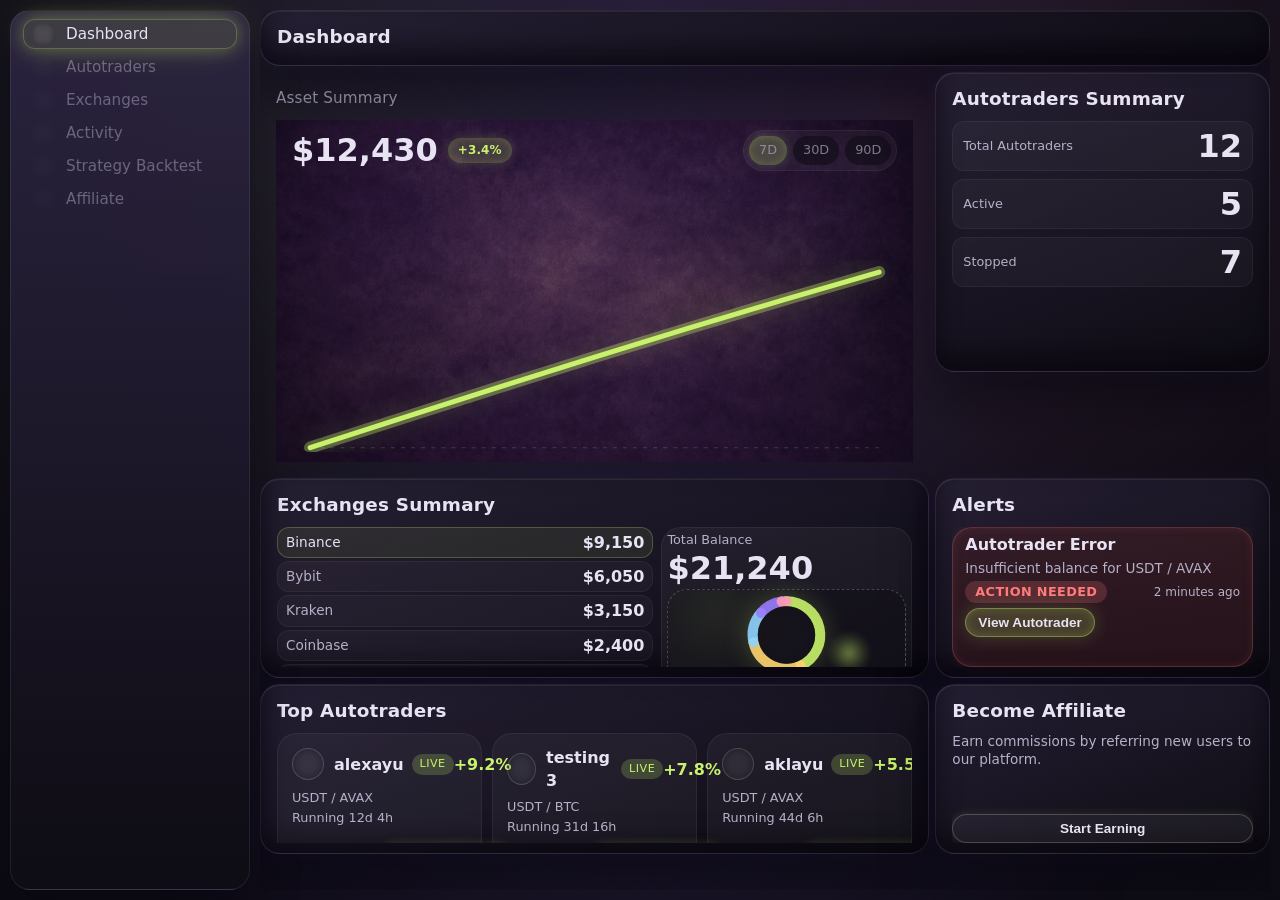
==== commit b030102e: "Update index.html" ====
--- a/index.html
+++ b/index.html
@@ -84,9 +84,9 @@
                             <span class="badge badge--positive" data-field="asset.change"></span>
                           </div>
                           <div class="timeframe-pills" aria-label="Asset summary timeframe">
-                            <span class="timeframe-pill">1D</span>
                             <span class="timeframe-pill timeframe-pill--active">7D</span>
                             <span class="timeframe-pill">30D</span>
+                            <span class="timeframe-pill">90D</span>
                           </div>
                         </div>
                       </div>
--- a/src/styles/main.css
+++ b/src/styles/main.css
@@ -215,7 +215,7 @@
 
 .section--primary .section-body {
   position: relative;
-  overflow: visible; /* allow tooltip float */
+  overflow: hidden;
 }
 
 .asset-summary-bg {
@@ -308,6 +308,8 @@
 }
 
 .card--summary {
+  display: flex;
+  flex-direction: column;
   background: transparent;
   border: none;
   box-shadow: none;
@@ -324,6 +326,7 @@
   display: flex;
   flex-direction: column;
   gap: 6px;
+  flex: 0 0 auto;
 }
 
 .card--summary .asset-summary-header {
@@ -442,14 +445,17 @@
 }
 
 .card--summary .chart-placeholder {
-  min-height: 144px;
-  height: 144px;
+  min-height: 0;
+  height: auto;
   border: none;
   background: transparent;
   color: transparent;
   padding-bottom: 0;
-  position: relative;
-  overflow: visible;
+  flex: 0 0 auto;
+  margin-top: auto;
+  display: flex;
+  align-items: flex-end;
+  overflow: hidden;
 }
 
 .card--summary .chart-placeholder::after {
@@ -518,18 +524,13 @@
 
 .chart-placeholder svg {
   filter: drop-shadow(0 0 12px rgba(200, 242, 107, 0.25));
-  overflow: visible;
-  pointer-events: all;
-}
-
-.chart-placeholder svg path {
-  transition: stroke-width 0.25s ease, opacity 0.25s ease;
-}
-
-.chart-placeholder svg:hover path {
-  stroke-width: 4.5;
-}
-
+}
+
+.card--summary .chart-placeholder svg {
+  height: 100%;
+  width: 100%;
+  display: block;
+}
 .summary-grid {
   display: grid;
   grid-template-columns: 1.2fr 0.8fr;
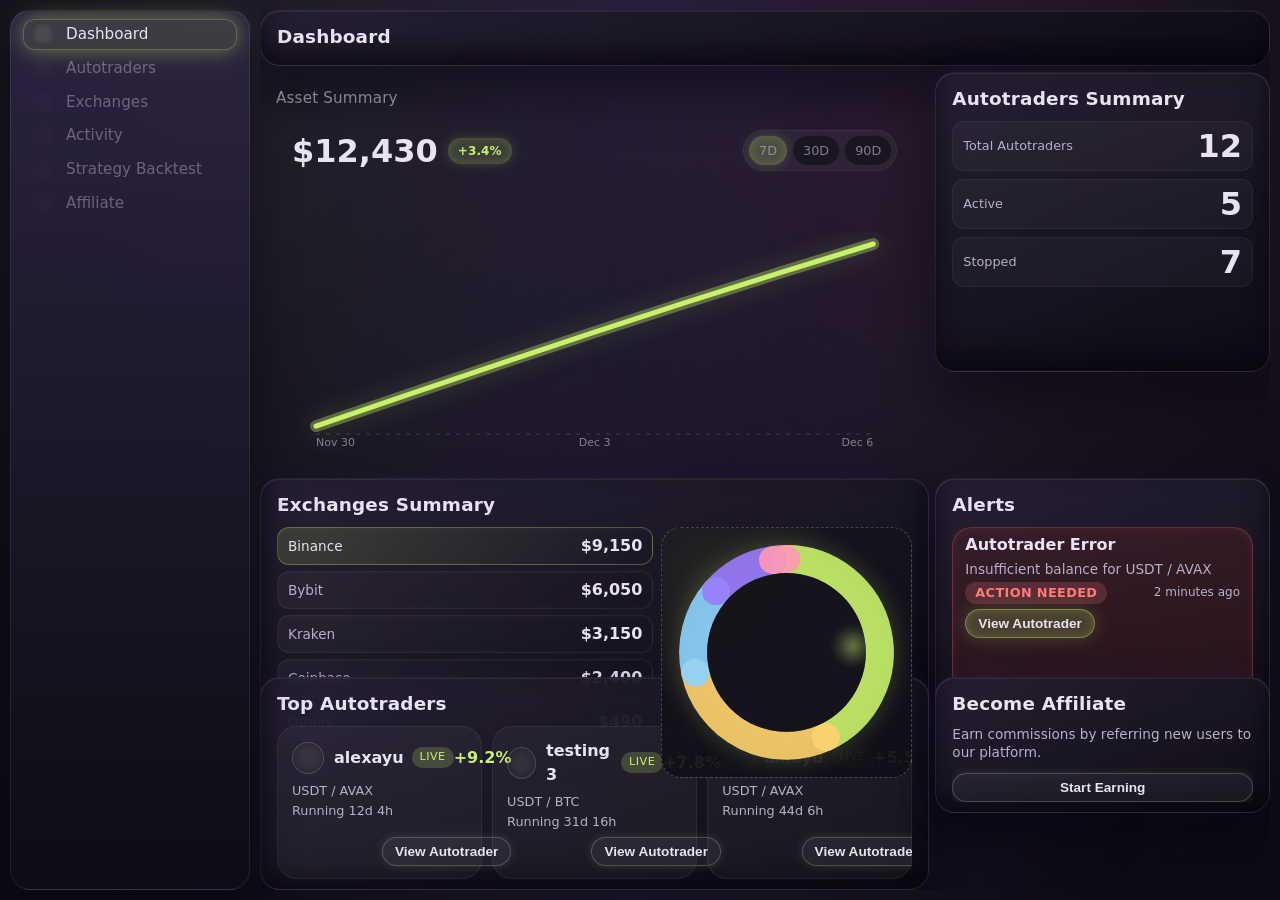
==== commit 4fc4cd77: "Make summary row height container-driven" ====
--- a/index.html
+++ b/index.html
@@ -124,7 +124,7 @@
           </div>
         </div>
         <!-- Middle summary: balances and critical alerts overview -->
-        <div class="dashboard-row dashboard-row--split">
+        <div class="dashboard-row dashboard-row--split dashboard-row--summary">
           <div class="dashboard-left">
             <section class="section section--secondary">
               <div class="section-header">
--- a/src/styles/main.css
+++ b/src/styles/main.css
@@ -33,8 +33,20 @@
   background: radial-gradient(circle at top, #251c39 0%, #120f1a 55%, #0c0a12 100%);
   color: var(--color-text);
   font-family: var(--font-sans);
-  line-height: 1.45;
+  line-height: 1.5;
   overflow: hidden;
+}
+
+.text-dense {
+  line-height: 1.2;
+}
+
+.text-normal {
+  line-height: 1.5;
+}
+
+.text-loose {
+  line-height: 1.7;
 }
 
 body::before {
@@ -151,10 +163,26 @@
 
 .dashboard-row--full {
   grid-template-columns: minmax(0, 1fr);
+  align-items: start;
+  grid-auto-rows: minmax(min-content, max-content);
 }
 
 .dashboard-row--split {
   grid-template-columns: 2fr 1fr;
+  grid-auto-rows: minmax(min-content, auto);
+  align-items: start;
+}
+
+.dashboard-row--summary {
+  flex: 1;
+  min-height: 0;
+  align-items: stretch;
+}
+
+.dashboard-row--summary .dashboard-left > .section,
+.dashboard-row--summary .dashboard-right > .section {
+  flex: 1;
+  min-height: 0;
 }
 
 .dashboard-row--bottom {
@@ -164,11 +192,18 @@
 .dashboard-left,
 .dashboard-right {
   display: flex;
+  min-height: 0;
 }
 
 .dashboard-left > .section,
 .dashboard-right > .section {
   flex: 1;
+}
+
+.dashboard-row--split .dashboard-left > .section,
+.dashboard-row--split .dashboard-right > .section {
+  flex: 0 0 auto;
+  min-height: auto;
 }
 
 .dashboard-right--stack {
@@ -221,7 +256,7 @@
 .asset-summary-bg {
   position: absolute;
   inset: 0;
-  background-image: url("../../assets/images/asset-summary-bg.png");
+  background-image: none;
   background-size: cover;
   background-position: center;
   background-repeat: no-repeat;
@@ -253,7 +288,12 @@
 }
 
 .section--secondary {
-  height: 200px;
+  height: auto;
+  min-height: 200px;
+}
+
+.dashboard-row--split .section--secondary {
+  min-height: 270px;
 }
 
 .section--autotraders-summary {
@@ -269,7 +309,8 @@
 }
 
 .dashboard-row--bottom .section--secondary {
-  height: 170px;
+  height: auto;
+  min-height: 170px;
 }
 
 .header-meta {
@@ -535,60 +576,110 @@
   display: grid;
   grid-template-columns: 1.2fr 0.8fr;
   gap: 8px;
+  grid-template-rows: minmax(0, 1fr);
+  align-items: stretch;
   height: 100%;
+  align-content: stretch;
+  flex: 1;
 }
 
 .summary-list {
   display: flex;
   flex-direction: column;
-  gap: 3px;
-  overflow: auto;
+  gap: 6px;
+  overflow-y: auto;
+  height: 100%;
 }
 
 .summary-item {
   display: flex;
   justify-content: space-between;
   align-items: center;
-  padding: 3px 8px;
+  padding: 6px 10px;
   border-radius: var(--radius-sm);
-  background: rgba(255, 255, 255, 0.03);
-  border: 1px solid rgba(255, 255, 255, 0.05);
-  color: var(--color-muted);
+  background: linear-gradient(120deg, rgba(255, 255, 255, 0.04), rgba(18, 14, 28, 0.2));
+  border: 1px solid rgba(255, 255, 255, 0.06);
+  box-shadow: inset 0 0 0 1px rgba(255, 255, 255, 0.02);
+  color: var(--color-muted);
+  transition: background 0.2s ease, border-color 0.2s ease, color 0.2s ease;
 }
 
 .summary-item:first-child {
-  background: rgba(200, 242, 107, 0.08);
-  border-color: rgba(200, 242, 107, 0.25);
+  background: linear-gradient(120deg, rgba(200, 242, 107, 0.16), rgba(22, 18, 30, 0.2));
+  border-color: rgba(200, 242, 107, 0.3);
+  color: var(--color-text);
+}
+
+.summary-item:hover {
+  background: linear-gradient(120deg, rgba(255, 255, 255, 0.06), rgba(22, 18, 30, 0.24));
+  border-color: rgba(255, 255, 255, 0.12);
   color: var(--color-text);
 }
 
 .summary-item-name {
   font-size: 0.85rem;
+  font-weight: 500;
   line-height: 1.1;
 }
 
 .summary-item-value {
-  font-weight: 600;
+  font-weight: 700;
   color: var(--color-text);
 }
 
 .summary-total {
   display: flex;
   flex-direction: column;
-  gap: 5px;
-  background: rgba(255, 255, 255, 0.04);
-  border-radius: var(--radius-md);
-  padding: 5px;
-  border: 1px solid rgba(255, 255, 255, 0.06);
+  gap: 8px;
+  padding: 0;
+  background: none;
+  border: none;
+  box-shadow: none;
   justify-content: center;
   height: 100%;
 }
 
+.summary-total .stat-label,
+.summary-total .stat-value {
+  position: absolute;
+  width: 1px;
+  height: 1px;
+  padding: 0;
+  margin: -1px;
+  overflow: hidden;
+  clip: rect(0 0 0 0);
+  white-space: nowrap;
+  border: 0;
+}
+
+.summary-total .stat-label,
+.summary-total .stat-value {
+  position: absolute;
+  width: 1px;
+  height: 1px;
+  padding: 0;
+  margin: -1px;
+  overflow: hidden;
+  clip: rect(0 0 0 0);
+  white-space: nowrap;
+  border: 0;
+}
+
 .summary-total .chart-placeholder {
-  min-height: 108px;
-  height: 108px;
-  padding-bottom: 16px;
-}
+  height: 100%;
+  width: 100%;
+  padding-bottom: 0;
+  display: flex;
+  align-items: center;
+  justify-content: center;
+  flex: 1;
+}
+
+.summary-total .chart-placeholder svg {
+  width: 100%;
+  height: 100%;
+}
+
 
 .alert-card {
   display: flex;
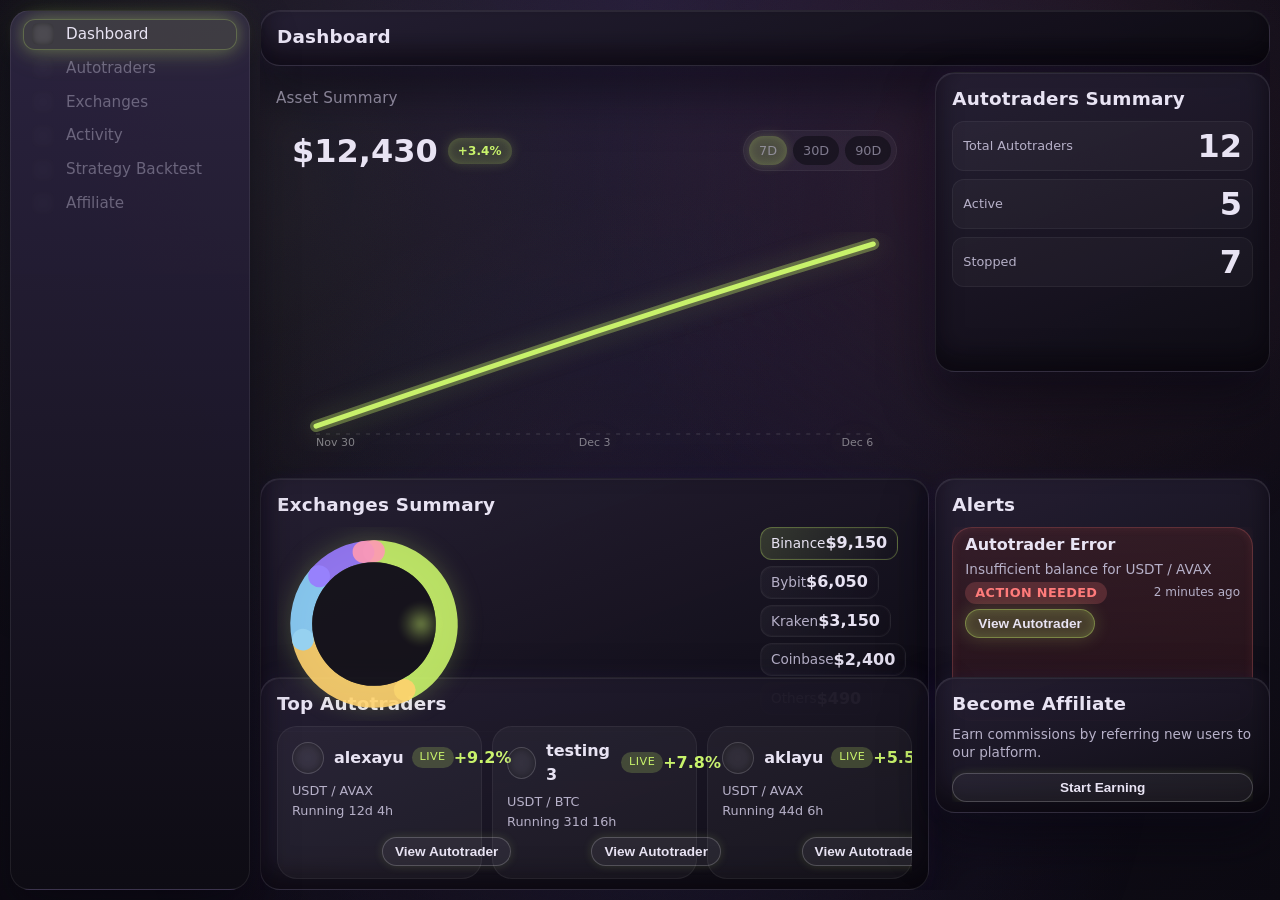
==== commit b83bf71e: "Align exchanges summary structure" ====
--- a/index.html
+++ b/index.html
@@ -133,7 +133,7 @@
               <div class="section-body">
                 <div class="summary-grid">
                   <div class="summary-list" data-list="exchanges"></div>
-                  <div class="summary-total">
+                  <div class="summary-chart">
                     <div class="stat-label">Total Balance</div>
                     <div class="stat-value" data-field="exchanges.total"></div>
                     <div class="chart-placeholder">Chart Placeholder</div>
--- a/src/styles/main.css
+++ b/src/styles/main.css
@@ -206,6 +206,13 @@
   min-height: auto;
 }
 
+.dashboard-row--summary .dashboard-left > .section,
+.dashboard-row--summary .dashboard-right > .section {
+  flex: 1;
+  min-height: 0;
+  height: 100%;
+}
+
 .dashboard-right--stack {
   flex-direction: column;
   gap: var(--gap-inner);
@@ -573,22 +580,32 @@
   display: block;
 }
 .summary-grid {
+  --summary-chart-size: 194px;
+  --summary-row-gap: 6px;
+  --summary-row-height: calc((var(--summary-chart-size) - (5 * var(--summary-row-gap))) / 5);
+  --summary-list-height: var(--summary-chart-size);
   display: grid;
-  grid-template-columns: 1.2fr 0.8fr;
+  grid-template-columns: auto max-content;
+  grid-template-areas: "donut list";
+  grid-template-rows: var(--summary-list-height);
   gap: 8px;
-  grid-template-rows: minmax(0, 1fr);
-  align-items: stretch;
-  height: 100%;
-  align-content: stretch;
-  flex: 1;
+  align-items: start;
+  justify-items: start;
 }
 
 .summary-list {
-  display: flex;
-  flex-direction: column;
-  gap: 6px;
-  overflow-y: auto;
-  height: 100%;
+  grid-area: list;
+  display: grid;
+  grid-template-rows: repeat(5, minmax(0, var(--summary-row-height)));
+  row-gap: var(--summary-row-gap);
+  height: var(--summary-list-height);
+  width: max-content;
+  overflow: hidden;
+  padding-right: var(--summary-row-gap);
+  padding-bottom: var(--summary-row-gap);
+  box-sizing: border-box;
+  justify-items: start;
+  justify-self: start;
 }
 
 .summary-item {
@@ -602,6 +619,8 @@
   box-shadow: inset 0 0 0 1px rgba(255, 255, 255, 0.02);
   color: var(--color-muted);
   transition: background 0.2s ease, border-color 0.2s ease, color 0.2s ease;
+  height: var(--summary-row-height);
+  overflow: hidden;
 }
 
 .summary-item:first-child {
@@ -620,6 +639,9 @@
   font-size: 0.85rem;
   font-weight: 500;
   line-height: 1.1;
+  white-space: nowrap;
+  overflow: hidden;
+  text-overflow: ellipsis;
 }
 
 .summary-item-value {
@@ -627,20 +649,23 @@
   color: var(--color-text);
 }
 
-.summary-total {
-  display: flex;
-  flex-direction: column;
-  gap: 8px;
+.summary-chart {
+  grid-area: donut;
+  display: flex;
+  flex-direction: column;
+  align-items: center;
+  justify-content: center;
   padding: 0;
   background: none;
   border: none;
   box-shadow: none;
-  justify-content: center;
-  height: 100%;
-}
-
-.summary-total .stat-label,
-.summary-total .stat-value {
+  width: var(--summary-chart-size);
+  height: var(--summary-chart-size);
+  align-self: center;
+}
+
+.summary-chart .stat-label,
+.summary-chart .stat-value {
   position: absolute;
   width: 1px;
   height: 1px;
@@ -652,8 +677,8 @@
   border: 0;
 }
 
-.summary-total .stat-label,
-.summary-total .stat-value {
+.summary-chart .stat-label,
+.summary-chart .stat-value {
   position: absolute;
   width: 1px;
   height: 1px;
@@ -665,17 +690,19 @@
   border: 0;
 }
 
-.summary-total .chart-placeholder {
-  height: 100%;
-  width: 100%;
+.summary-chart .chart-placeholder {
+  width: var(--summary-chart-size);
+  height: var(--summary-chart-size);
   padding-bottom: 0;
   display: flex;
   align-items: center;
   justify-content: center;
-  flex: 1;
-}
-
-.summary-total .chart-placeholder svg {
+  flex: 0 0 var(--summary-chart-size);
+  border: none;
+  background: none;
+}
+
+.summary-chart .chart-placeholder svg {
   width: 100%;
   height: 100%;
 }
@@ -850,3 +877,12 @@
     grid-template-columns: 200px 1fr;
   }
 }
+
+@media (max-width: 720px) {
+  .summary-grid {
+    grid-template-columns: 1fr;
+    grid-template-areas:
+      "donut"
+      "list";
+  }
+}
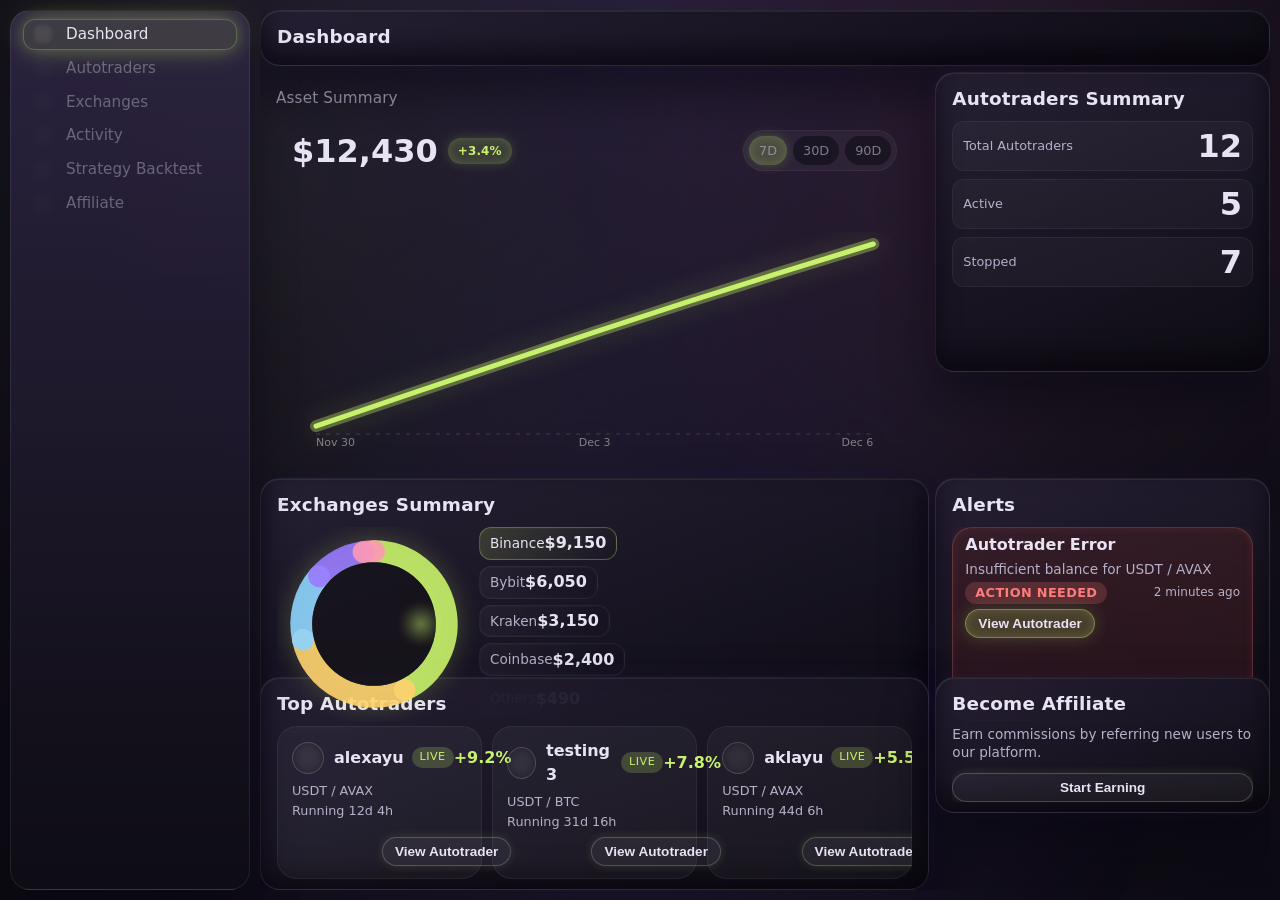
==== commit e41f70d3: "Update index.html" ====
--- a/index.html
+++ b/index.html
@@ -131,14 +131,16 @@
                 <h2 class="section-title">Exchanges Summary</h2>
               </div>
               <div class="section-body">
-                <div class="summary-grid">
-                  <div class="summary-list" data-list="exchanges"></div>
-                  <div class="summary-chart">
-                    <div class="stat-label">Total Balance</div>
-                    <div class="stat-value" data-field="exchanges.total"></div>
-                    <div class="chart-placeholder">Chart Placeholder</div>
-                  </div>
+              <div class="summary-grid">
+                <div class="summary-chart">
+                  <div class="stat-label">Total Balance</div>
+                  <div class="stat-value" data-field="exchanges.total"></div>
+                  <div class="chart-placeholder">Chart Placeholder</div>
                 </div>
+              
+                <div class="summary-list" data-list="exchanges"></div>
+              </div>
+
               </div>
             </section>
           </div>
--- a/src/styles/main.css
+++ b/src/styles/main.css
@@ -604,6 +604,7 @@
   padding-right: var(--summary-row-gap);
   padding-bottom: var(--summary-row-gap);
   box-sizing: border-box;
+  align-content: start;
   justify-items: start;
   justify-self: start;
 }
@@ -661,7 +662,8 @@
   box-shadow: none;
   width: var(--summary-chart-size);
   height: var(--summary-chart-size);
-  align-self: center;
+  align-self: start;
+  justify-self: start;
 }
 
 .summary-chart .stat-label,
@@ -886,3 +888,80 @@
       "list";
   }
 }
+
+
+/* ===================================================== */
+/* === EXCHANGES SUMMARY OVERRIDE – DO NOT TOUCH ABOVE === */
+/* ===================================================== */
+
+/* ===== Exchanges Summary Locked Layout ===== */
+
+:root {
+  --summary-chart-size: 194px;
+  --summary-row-gap: 6px;
+  --summary-row-count: 5;
+  --summary-row-height: calc(
+    (var(--summary-chart-size) - ((var(--summary-row-count) - 1) * var(--summary-row-gap)))
+    / var(--summary-row-count)
+  );
+}
+
+.summary-grid {
+  display: grid;
+  grid-template-columns: var(--summary-chart-size) auto;
+  grid-template-rows: var(--summary-chart-size);
+  gap: 8px;
+  align-items: start;
+}
+
+/* LEFT: DONUT */
+.summary-chart {
+  width: var(--summary-chart-size);
+  height: var(--summary-chart-size);
+  display: flex;
+  align-items: center;
+  justify-content: center;
+  background: none !important;
+  border: none !important;
+  box-shadow: none !important;
+}
+
+.summary-chart .chart-placeholder {
+  width: 100%;
+  height: 100%;
+  border: none !important;
+  background: none !important;
+  padding: 0;
+}
+
+/* RIGHT: EXCHANGE LIST */
+.summary-list {
+  display: grid;
+  grid-template-rows: repeat(var(--summary-row-count), var(--summary-row-height));
+  row-gap: var(--summary-row-gap);
+  height: var(--summary-chart-size);
+  padding-right: var(--summary-row-gap);
+  padding-bottom: var(--summary-row-gap);
+  align-content: start;
+  overflow: hidden;
+}
+
+/* ITEMS */
+.summary-item {
+  height: var(--summary-row-height);
+  display: flex;
+  justify-content: space-between;
+  align-items: center;
+}
+
+/* RESPONSIVE */
+@media (max-width: 720px) {
+  .summary-grid {
+    grid-template-columns: 1fr;
+    grid-template-rows: auto auto;
+  }
+
+  .summary-chart {
+    margin: 0 auto;
+  }
+}
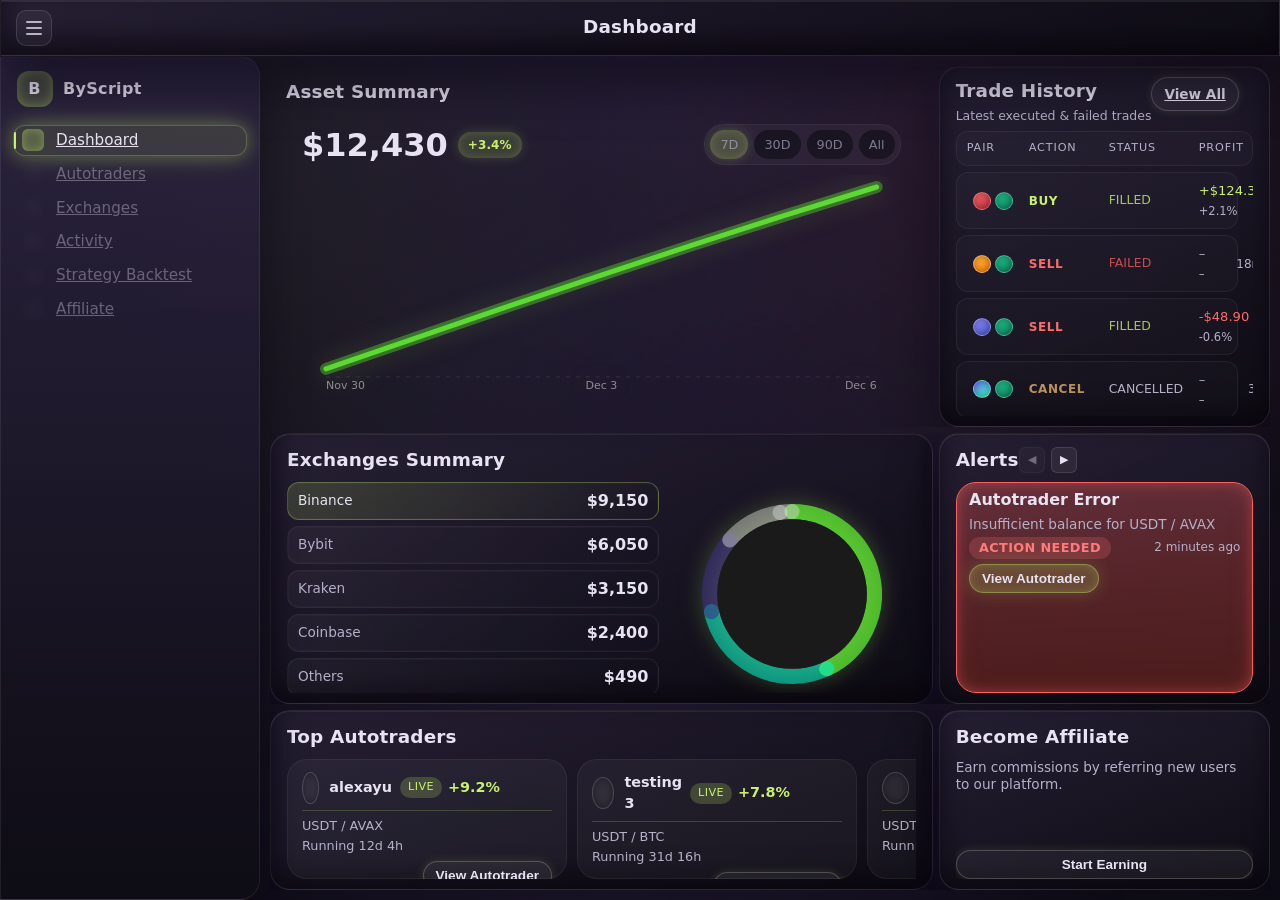
==== commit 1e495ec9: "Add files via upload" ====
--- a/index.html
+++ b/index.html
@@ -4,194 +4,206 @@
     <meta charset="UTF-8" />
     <meta name="viewport" content="width=device-width, initial-scale=1.0" />
     <title>Trading Dashboard</title>
-    <link rel="stylesheet" href="src/styles/main.css" />
+    <link rel="stylesheet" href="src/styles/color-tokens.css">
+    <link rel="stylesheet" href="src/styles/main.css">
   </head>
   <body>
     <div id="app" class="app">
-      <aside>
-        <nav class="sidebar" aria-label="Primary">
-          <ul>
-            <li>
-              <div class="sidebar-item sidebar-item--active">
-                <span class="sidebar-icon"></span>
-                <span class="sidebar-label">Dashboard</span>
-              </div>
-            </li>
-            <li>
-              <div class="sidebar-item">
-                <span class="sidebar-icon"></span>
-                <span class="sidebar-label">Autotraders</span>
-              </div>
-            </li>
-            <li>
-              <div class="sidebar-item">
-                <span class="sidebar-icon"></span>
-                <span class="sidebar-label">Exchanges</span>
-              </div>
-            </li>
-            <li>
-              <div class="sidebar-item">
-                <span class="sidebar-icon"></span>
-                <span class="sidebar-label">Activity</span>
-              </div>
-            </li>
-            <li>
-              <div class="sidebar-item">
-                <span class="sidebar-icon"></span>
-                <span class="sidebar-label">Strategy Backtest</span>
-              </div>
-            </li>
-            <li>
-              <div class="sidebar-item">
-                <span class="sidebar-icon"></span>
-                <span class="sidebar-label">Affiliate</span>
-              </div>
-            </li>
-          </ul>
-        </nav>
-      </aside>
-      <main class="main">
-        <!-- Header: global dashboard context and title area -->
-        <div class="dashboard-row dashboard-row--full">
-          <header class="section section--header">
-            <div class="section-header">
-              <h1 class="section-title">Dashboard</h1>
-            </div>
-            <div class="section-body">
-              <div class="header-meta">
-                <span class="pill" data-field="header.context"></span>
-                <span class="header-subtitle" data-field="header.subtitle"></span>
-              </div>
-            </div>
-          </header>
+      <button class="sidebar-toggle" type="button" aria-label="Toggle sidebar" aria-expanded="true">
+        <span class="sidebar-toggle-line"></span>
+        <span class="sidebar-toggle-line"></span>
+        <span class="sidebar-toggle-line"></span>
+      </button>
+      <!-- Header: global dashboard context and title area -->
+      <header class="header section section--header section-header">
+        <div class="section-header">
+          <h1 class="section-title">Dashboard</h1>
         </div>
-        <!-- Asset summary: primary overview and high-level totals -->
-        <div class="dashboard-row dashboard-row--split">
-          <div class="dashboard-left">
-            <section class="section section--primary">
-              <div class="section-header">
-                <h2 class="section-title">Asset Summary</h2>
-              </div>
-              <div class="section-body">
-                <div class="asset-summary-bg"></div>
-                <div class="asset-summary-content">
-                  <div class="card card--summary">
-                    <div class="summary-top">
-                      <div class="stat">
-                        <div class="asset-summary-header">
-                          <div class="stat-value-row">
-                            <div class="stat-value" data-field="asset.totalBalance"></div>
-                            <span class="badge badge--positive" data-field="asset.change"></span>
-                          </div>
-                          <div class="timeframe-pills" aria-label="Asset summary timeframe">
-                            <span class="timeframe-pill timeframe-pill--active">7D</span>
-                            <span class="timeframe-pill">30D</span>
-                            <span class="timeframe-pill">90D</span>
-                          </div>
+        <div class="section-body">
+          <div class="header-meta">
+            <span class="pill" data-field="header.context"></span>
+            <span class="header-subtitle" data-field="header.subtitle"></span>
+          </div>
+        </div>
+      </header>
+      <div class="app-body">
+        <aside>
+          <nav class="sidebar" aria-label="Primary">
+            <div class="sidebar-header">
+              <div class="sidebar-logo" aria-hidden="true">B</div>
+              <span class="sidebar-logo-text">ByScript</span>
+            </div>
+            <ul>
+              <li>
+                <a class="sidebar-item sidebar-item--active" href="index.html">
+                  <span class="sidebar-icon"></span>
+                  <span class="sidebar-label">Dashboard</span>
+                </a>
+              </li>
+              <li>
+                <a class="sidebar-item" href="pages/autotraders.html">
+                  <span class="sidebar-icon"></span>
+                  <span class="sidebar-label">Autotraders</span>
+                </a>
+              </li>
+              <li>
+                <a class="sidebar-item" href="pages/exchanges.html">
+                  <span class="sidebar-icon"></span>
+                  <span class="sidebar-label">Exchanges</span>
+                </a>
+              </li>
+              <li>
+                <a class="sidebar-item" href="pages/activity.html">
+                  <span class="sidebar-icon"></span>
+                  <span class="sidebar-label">Activity</span>
+                </a>
+              </li>
+              <li>
+                <a class="sidebar-item" href="pages/backtest.html">
+                  <span class="sidebar-icon"></span>
+                  <span class="sidebar-label">Strategy Backtest</span>
+                </a>
+              </li>
+              <li>
+                <a class="sidebar-item" href="pages/affiliate.html">
+                  <span class="sidebar-icon"></span>
+                  <span class="sidebar-label">Affiliate</span>
+                </a>
+              </li>
+            </ul>
+          </nav>
+        </aside>
+        <main class="main">
+          <!-- Asset summary: primary overview and high-level totals -->
+          <div class="dashboard-row dashboard-row--split">
+            <div class="dashboard-left">
+              <section class="section section--primary">
+                <div class="section-header">
+                  <h2 class="section-title">Asset Summary</h2>
+                </div>
+                <div class="section-body">
+                  <div class="total-performance-chart" data-total-performance="dashboard"></div>
+                </div>
+              </section>
+            </div>
+            <div class="dashboard-right">
+              <section class="section section--secondary section--trade-history">
+                <div class="section-header">
+                  <div>
+                    <h2 class="section-title">Trade History</h2>
+                    <p class="section-subtitle">Latest executed &amp; failed trades</p>
+                  </div>
+                  <a class="button button--ghost" href="pages/activity.html">View All</a>
+                </div>
+                <div class="section-body">
+                  <div class="trade-history-table"><!-- // added -->
+                    <div class="trade-history-header"><!-- // added -->
+                      <div>Pair</div>
+                      <div>Action</div>
+                      <div>Status</div>
+                      <div>Profit</div>
+                      <div>Time</div>
+                    </div>
+                    <div class="trade-history-list scrollable" data-list="tradeHistory"></div><!-- // modified -->
+                  </div>
+                </div>
+              </section>
+            </div>
+          </div>
+          <!-- Middle summary: balances and critical alerts overview -->
+          <div class="dashboard-row dashboard-row--split dashboard-row--summary">
+            <div class="dashboard-left">
+              <section class="section section--secondary">
+                <div class="section-header">
+                  <h2 class="section-title">Exchanges Summary</h2>
+                </div>
+                <div class="section-body">
+                  <div class="summary-grid">
+                    <div class="summary-list scrollable" data-list="exchanges"></div>
+                    <div class="summary-total">
+                      <div class="stat-label">Total Balance</div>
+                      <div class="stat-value" data-field="exchanges.total"></div>
+                      <div class="chart-placeholder">Chart Placeholder</div>
+                    </div>
+                  </div>
+                </div>
+              </section>
+            </div>
+            <div class="dashboard-right">
+              <section class="section section--secondary section--alerts">
+                <div class="section-header">
+                  <h2 class="section-title">Alerts</h2>
+                  <div class="alerts-controls" aria-label="Alerts navigation">
+                    <button
+                      class="alerts-nav"
+                      type="button"
+                      data-alert-nav="prev"
+                      aria-label="Previous alert"
+                    >
+                      ◀
+                    </button>
+                    <button
+                      class="alerts-nav"
+                      type="button"
+                      data-alert-nav="next"
+                      aria-label="Next alert"
+                    >
+                      ▶
+                    </button>
+                  </div>
+                </div>
+                <div class="section-body">
+                  <div class="alerts-slider">
+                    <div class="alerts-slider__track">
+                      <div class="alert-card">
+                        <div class="alert-title" data-field="alerts.title"></div>
+                        <div class="alert-message" data-field="alerts.message"></div>
+                        <div class="alert-meta">
+                          <span class="badge badge--warning" data-field="alerts.type"></span>
+                          <span class="alert-time" data-field="alerts.time"></span>
                         </div>
+                        <button
+                          class="button button--ghost"
+                          type="button"
+                          data-field="alerts.cta"
+                        ></button>
                       </div>
                     </div>
-                    <div class="chart-placeholder" data-field="asset.chartLabel">
-                      Chart Placeholder
-                    </div>
-                  </div>
-                </div>
-              </div>
-            </section>
-          </div>
-          <div class="dashboard-right">
-            <section class="section section--secondary section--autotraders-summary">
-              <div class="section-header">
-                <h2 class="section-title">Autotraders Summary</h2>
-              </div>
-              <div class="section-body">
-                <div class="stats-stack">
-                  <div class="stat-row">
-                    <span class="stat-label">Total Autotraders</span>
-                    <span class="stat-value" data-field="autotraders.total"></span>
-                  </div>
-                  <div class="stat-row">
-                    <span class="stat-label">Active</span>
-                    <span class="stat-value" data-field="autotraders.active"></span>
-                  </div>
-                  <div class="stat-row">
-                    <span class="stat-label">Stopped</span>
-                    <span class="stat-value" data-field="autotraders.stopped"></span>
-                  </div>
-                </div>
-              </div>
-            </section>
-          </div>
-        </div>
-        <!-- Middle summary: balances and critical alerts overview -->
-        <div class="dashboard-row dashboard-row--split dashboard-row--summary">
-          <div class="dashboard-left">
-            <section class="section section--secondary">
-              <div class="section-header">
-                <h2 class="section-title">Exchanges Summary</h2>
-              </div>
-              <div class="section-body">
-              <div class="summary-grid">
-                <div class="summary-chart">
-                  <div class="stat-label">Total Balance</div>
-                  <div class="stat-value" data-field="exchanges.total"></div>
-                  <div class="chart-placeholder">Chart Placeholder</div>
-                </div>
-              
-                <div class="summary-list" data-list="exchanges"></div>
-              </div>
-
-              </div>
-            </section>
-          </div>
-          <div class="dashboard-right">
-            <section class="section section--secondary">
-              <div class="section-header">
-                <h2 class="section-title">Alerts</h2>
-              </div>
-              <div class="section-body">
-                <div class="alert-card">
-                  <div class="alert-title" data-field="alerts.title"></div>
-                  <div class="alert-message" data-field="alerts.message"></div>
-                  <div class="alert-meta">
-                    <span class="badge badge--warning" data-field="alerts.type"></span>
-                    <span class="alert-time" data-field="alerts.time"></span>
-                  </div>
-                  <button class="button button--ghost" type="button" data-field="alerts.cta"></button>
-                </div>
-              </div>
-            </section>
-          </div>
-        </div>
-        <!-- Bottom summary: top strategies and affiliate callout -->
-        <div class="dashboard-row dashboard-row--split dashboard-row--bottom">
-          <div class="dashboard-left">
-            <section class="section section--secondary section--autotraders">
-              <div class="section-header">
-                <h2 class="section-title">Top Autotraders</h2>
-              </div>
-              <div class="section-body">
-                <div class="autotraders-list" data-list="topAutotraders"></div>
-              </div>
-            </section>
-          </div>
-          <div class="dashboard-right dashboard-right--stack">
-            <section class="section section--secondary section--affiliate">
-              <div class="section-header">
-                <h2 class="section-title">Become Affiliate</h2>
-              </div>
-              <div class="section-body">
-                <div class="affiliate-card">
-                  <p class="affiliate-description">
-                    Earn commissions by referring new users to our platform.
-                  </p>
-                  <button class="button" type="button">Start Earning</button>
-                </div>
-              </div>
-            </section>
-          </div>
-        </div>
-      </main>
+                  </div>
+                </div>
+              </section>
+            </div>
+          </div>
+          <!-- Bottom summary: top strategies and affiliate callout -->
+          <div class="dashboard-row dashboard-row--split dashboard-row--bottom">
+            <div class="dashboard-left">
+              <section class="section section--secondary section--autotraders">
+                <div class="section-header">
+                  <h2 class="section-title">Top Autotraders</h2>
+                </div>
+                <div class="section-body">
+                  <div class="autotraders-list" data-list="topAutotraders"></div>
+                </div>
+              </section>
+            </div>
+            <div class="dashboard-right dashboard-right--stack">
+              <section class="section section--secondary section--affiliate">
+                <div class="section-header">
+                  <h2 class="section-title">Become Affiliate</h2>
+                </div>
+                <div class="section-body">
+                  <div class="affiliate-card">
+                    <p class="affiliate-description">
+                      Earn commissions by referring new users to our platform.
+                    </p>
+                    <button class="button" type="button">Start Earning</button>
+                  </div>
+                </div>
+              </section>
+            </div>
+          </div>
+        </main>
+      </div>
     </div>
     <script type="module" src="src/scripts/main.js"></script>
   </body>
--- a/src/styles/color-tokens.css
+++ b/src/styles/color-tokens.css
@@ -0,0 +1,28 @@
+:root {
+  --color-bg-primary: #000000;
+  --color-bg-primary-soft: rgba(0, 0, 0, 0.3);
+  --color-bg-contrast: #2a2f3a;
+  --color-bg-surface: #1a1a1a;
+  --color-bg-surface-raised: #2a2f3a;
+
+  --color-text-primary: #ffffff;
+  --color-text-muted: rgba(217, 217, 217, 0.7);
+  --color-text-subtle: rgba(217, 217, 217, 0.6);
+
+  --color-accent-primary: #66ff33;
+  --color-accent-primary-soft: rgba(102, 255, 51, 0.35);
+  --color-accent-hover: #afff5c;
+  --color-accent-secondary: #00f7d5;
+  --color-accent-contrast: #3d2c8d;
+
+  --color-border-neutral: rgba(217, 217, 217, 0.2);
+  --color-divider: rgba(217, 217, 217, 0.12);
+
+  --color-alert-critical: rgba(255, 95, 95, 1);
+  --color-alert-critical-soft: rgba(255, 95, 95, 0.3);
+
+  --color-chart-accent-primary: rgba(102, 255, 51, 0.75);
+  --color-chart-secondary: rgba(0, 247, 213, 0.6);
+  --color-chart-tertiary: rgba(61, 44, 141, 0.6);
+  --color-chart-muted: rgba(217, 217, 217, 0.5);
+}
--- a/src/styles/main.css
+++ b/src/styles/main.css
@@ -15,6 +15,17 @@
   --font-sans: "Inter", "Segoe UI", system-ui, -apple-system, sans-serif;
   --gap-inner: 6px;
   --gap-outer: 10px;
+  --header-height: 56px;
+  --ratio-total: 4.5;
+  --autotrader-card-width: 280px;
+  --sidebar-width: 260px;
+  --sidebar-transition: 0.22s ease;
+}
+
+@media (min-width: 1440px) {
+  :root {
+    --autotrader-card-width: 292px;
+  }
 }
 
 *,
@@ -23,18 +34,18 @@
   box-sizing: border-box;
 }
 
-html {
+html,
+body {
   height: 100%;
+  margin: 0;
+  overflow: hidden;
 }
 
 body {
-  margin: 0;
-  height: 100%;
   background: radial-gradient(circle at top, #251c39 0%, #120f1a 55%, #0c0a12 100%);
   color: var(--color-text);
   font-family: var(--font-sans);
   line-height: 1.5;
-  overflow: hidden;
 }
 
 .text-dense {
@@ -72,6 +83,89 @@
   z-index: 1;
 }
 
+.sidebar {
+  background: linear-gradient(180deg, rgba(44, 36, 64, 0.96), rgba(14, 12, 20, 0.98));
+  border: 1px solid var(--color-border);
+  border-radius: 0 var(--radius-lg) var(--radius-lg) 0;
+  padding: 8px 12px;
+  box-shadow: var(--shadow-soft);
+  position: relative;
+  height: 100%;
+  width: 100%;
+  transition: width var(--sidebar-transition), opacity var(--sidebar-transition);
+  display: flex;
+  flex-direction: column;
+  gap: 12px;
+  overflow: hidden;
+  z-index: 3;
+}
+
+.app.has-sidebar-collapsed .sidebar {
+  width: 0;
+  padding: 0;
+  border: 0;
+  opacity: 0;
+  box-shadow: none;
+  background: transparent;
+  pointer-events: none;
+  overflow: hidden;
+}
+
+.sidebar-header {
+  display: flex;
+  align-items: center;
+  gap: 10px;
+  padding: 6px 4px;
+}
+
+.sidebar-logo {
+  width: 36px;
+  height: 36px;
+  border-radius: 12px;
+  display: inline-flex;
+  align-items: center;
+  justify-content: center;
+  background: rgba(200, 242, 107, 0.18);
+  color: var(--color-text);
+  font-weight: 600;
+  letter-spacing: 0.08em;
+  flex-shrink: 0;
+  box-shadow: inset 0 0 12px rgba(200, 242, 107, 0.35);
+}
+
+.sidebar-logo-text {
+  font-weight: 600;
+  letter-spacing: 0.02em;
+}
+
+.sidebar-toggle {
+  margin-left: auto;
+  width: 36px;
+  height: 36px;
+  border-radius: 10px;
+  border: 1px solid rgba(255, 255, 255, 0.12);
+  background: rgba(255, 255, 255, 0.05);
+  position: fixed;
+  top: calc((var(--header-height) / 2) - 18px);
+  left: 16px;
+  right: auto;
+  z-index: 6;
+  display: inline-flex;
+  flex-direction: column;
+  align-items: center;
+  justify-content: center;
+  gap: 4px;
+  cursor: pointer;
+  padding: 0;
+}
+
+.sidebar-toggle-line {
+  width: 16px;
+  height: 2px;
+  border-radius: 999px;
+  background: rgba(232, 227, 243, 0.75);
+}
+
 .sidebar ul {
   margin: 0;
   padding: 0;
@@ -90,6 +184,8 @@
   color: var(--color-muted);
   transition: background 0.2s ease, color 0.2s ease, border 0.2s ease;
   border: 1px solid transparent;
+  position: relative;
+  width: 100%;
 }
 
 .sidebar-item--active {
@@ -98,6 +194,17 @@
   border: 1px solid rgba(200, 242, 107, 0.25);
   box-shadow: 0 0 18px rgba(200, 242, 107, 0.3), 0 0 32px rgba(200, 242, 107, 0.18);
   position: relative;
+}
+
+.sidebar-item--active::before {
+  content: "";
+  position: absolute;
+  left: 0;
+  top: 6px;
+  bottom: 6px;
+  width: 2px;
+  border-radius: 999px;
+  background: var(--color-accent);
 }
 
 .sidebar-item:not(.sidebar-item--active) {
@@ -114,6 +221,11 @@
   box-shadow: inset 0 0 6px rgba(0, 0, 0, 0.4);
 }
 
+.sidebar-item--active .sidebar-icon {
+  background: rgba(200, 242, 107, 0.22);
+  box-shadow: inset 0 0 8px rgba(200, 242, 107, 0.35);
+}
+
 .sidebar-item:not(.sidebar-item--active) .sidebar-icon {
   opacity: 0.4;
 }
@@ -124,41 +236,136 @@
   font-size: 0.95rem;
 }
 
-.app {
+.app,
+#app {
+  height: 100vh;
   display: grid;
-  grid-template-columns: 240px 1fr;
-  height: 100vh;
-  gap: var(--gap-outer);
-  padding: var(--gap-outer);
+  grid-template-rows: var(--header-height) minmax(0, 1fr);
+  min-width: 0;
+  min-height: 0;
   position: relative;
   z-index: 2;
 }
 
-.sidebar {
-  background: linear-gradient(180deg, rgba(44, 36, 64, 0.96), rgba(14, 12, 20, 0.98));
-  border: 1px solid var(--color-border);
-  border-radius: var(--radius-lg);
-  padding: 8px 12px;
-  box-shadow: var(--shadow-soft);
-  position: sticky;
-  top: var(--gap-outer);
-  height: calc(100vh - (var(--gap-outer) * 2));
+.app-body {
+  display: grid;
+  grid-template-columns: auto minmax(0, 1fr);
+  min-width: 0;
+  min-height: 0;
+}
+
+.app.has-sidebar-collapsed .app-body,
+#app.has-sidebar-collapsed .app-body {
+  grid-template-columns: 0 minmax(0, 1fr);
+}
+
+#app > header,
+#app > .app-body {
+  min-width: 0;
+  min-height: 0;
+}
+
+.app-body > aside {
+  width: var(--sidebar-width);
+  min-width: 0;
+  min-height: 0;
+}
+
+header.section-header {
+  height: var(--header-height);
+  flex: 0 0 auto;
+}
+
+.header {
+  height: var(--header-height);
+  flex-shrink: 0;
+}
+
+.section--header.section-header {
+  border-radius: 0;
+  z-index: 4;
+}
+
+.section--header .section-header {
+  gap: 12px;
+  justify-content: center;
+}
+
+
+main {
+  min-height: 0;
+  min-width: 0;
+  overflow: hidden;
 }
 
 .main {
   display: flex;
   flex-direction: column;
-  gap: 6px;
-  overflow-y: hidden;
-  min-height: 0;
-  height: calc(100vh - (var(--gap-outer) * 2));
+  gap: var(--gap-inner);
+  min-width: 0;
+  min-height: 0;
+  padding: var(--gap-outer);
+  max-width: calc(100vw - var(--sidebar-width));
+}
+
+.app.has-sidebar-collapsed .main {
+  margin-inline: calc(var(--sidebar-width) / 2);
+}
+
+.app,
+#app,
+.app-body,
+.main,
+.section,
+.section-body,
+.dashboard-row,
+.dashboard-left,
+.dashboard-right,
+.dashboard-right--stack {
+  min-width: 0;
+  min-height: 0;
 }
 
 .dashboard-row {
   display: grid;
   column-gap: var(--gap-inner);
-  row-gap: 8px;
+  row-gap: var(--gap-inner);
   align-items: stretch;
+  position: relative;
+  width: var(--dashboard-width);
+  min-width: var(--dashboard-width);
+  max-width: var(--dashboard-width);
+  min-height: 0;
+  overflow: hidden;
+}
+
+.dashboard-row + .dashboard-row {
+  margin-top: 0;
+}
+
+.empty-state {
+  flex: 1;
+  display: flex;
+  align-items: center;
+  justify-content: center;
+  min-height: 0;
+}
+
+.empty-state__content {
+  text-align: center;
+  max-width: 520px;
+  padding: 12px 16px;
+}
+
+.empty-state__title {
+  margin: 0 0 6px;
+  font-size: 1.5rem;
+  color: var(--color-text);
+}
+
+.empty-state__subtitle {
+  margin: 0;
+  color: var(--color-muted);
 }
 
 .dashboard-row--full {
@@ -169,14 +376,14 @@
 
 .dashboard-row--split {
   grid-template-columns: 2fr 1fr;
-  grid-auto-rows: minmax(min-content, auto);
-  align-items: start;
+  grid-auto-rows: 1fr;
+  align-items: stretch;
 }
 
 .dashboard-row--summary {
-  flex: 1;
   min-height: 0;
   align-items: stretch;
+  align-self: stretch;
 }
 
 .dashboard-row--summary .dashboard-left > .section,
@@ -187,12 +394,33 @@
 
 .dashboard-row--bottom {
   grid-template-columns: 2fr 1fr;
+  align-self: stretch;
+}
+
+.dashboard-row > .grid {
+  overflow: hidden;
+}
+
+#app > .app-body > .main > div:nth-child(1) {
+  flex: 2 1 0;
+  min-height: 0;
+}
+
+#app > .app-body > .main > div.dashboard-row.dashboard-row--split.dashboard-row--summary {
+  flex: 1.5 1 0;
+  min-height: 0;
+}
+
+#app > .app-body > .main > div.dashboard-row.dashboard-row--split.dashboard-row--bottom {
+  flex: 1 1 0;
+  min-height: 0;
 }
 
 .dashboard-left,
 .dashboard-right {
   display: flex;
   min-height: 0;
+  min-width: 0;
 }
 
 .dashboard-left > .section,
@@ -202,15 +430,8 @@
 
 .dashboard-row--split .dashboard-left > .section,
 .dashboard-row--split .dashboard-right > .section {
-  flex: 0 0 auto;
-  min-height: auto;
-}
-
-.dashboard-row--summary .dashboard-left > .section,
-.dashboard-row--summary .dashboard-right > .section {
-  flex: 1;
-  min-height: 0;
-  height: 100%;
+  flex: 1 1 auto;
+  min-height: 0;
 }
 
 .dashboard-right--stack {
@@ -221,6 +442,7 @@
 .section {
   display: flex;
   flex-direction: column;
+  gap: var(--gap-inner);
   background: linear-gradient(160deg, rgba(38, 32, 52, 0.95), rgba(14, 12, 20, 0.98));
   border: 1px solid rgba(255, 255, 255, 0.07);
   border-radius: var(--radius-lg);
@@ -235,7 +457,7 @@
   min-height: 32px;
   display: flex;
   align-items: center;
-  justify-content: space-between;
+
 }
 
 .section-title {
@@ -250,9 +472,15 @@
   display: flex;
   flex-direction: column;
   gap: 8px;
-  margin-top: 6px;
+  margin-top: 0;
   min-height: 0;
   overflow: hidden;
+}
+
+/* modified */
+.section--trade-history .section-body {
+  overflow: hidden;
+  min-height: 0;
 }
 
 .section--primary .section-body {
@@ -286,7 +514,6 @@
 }
 
 .section--primary {
-  height: 400px;
   position: relative;
   overflow: hidden;
   background: none;
@@ -303,8 +530,8 @@
   min-height: 270px;
 }
 
-.section--autotraders-summary {
-  height: 300px;
+.section--trade-history {
+  height: 100%;
 }
 
 .section--autotraders {
@@ -343,6 +570,11 @@
   line-height: 1.15;
 }
 
+.section-subtitle {
+  margin: 2px 0 0;
+  color: var(--color-muted);
+  font-size: 0.78rem;
+}
 .card {
   display: flex;
   flex-direction: column;
@@ -436,11 +668,11 @@
   margin-top: 4px;
 }
 
-.section--primary .section-title {
+/* .section--primary .section-title {
   font-size: 0.95rem;
   font-weight: 500;
   color: rgba(182, 176, 200, 0.7);
-}
+} */
 
 .badge {
   display: inline-flex;
@@ -537,6 +769,13 @@
   transform: translateX(-50%);
 }
 
+.autotraders-performance .section-header .timeframe-pills {
+  position: static;
+  left: auto;
+  bottom: auto;
+  transform: none;
+}
+
 .timeframe-pill {
   display: inline-flex;
   align-items: center;
@@ -580,33 +819,22 @@
   display: block;
 }
 .summary-grid {
-  --summary-chart-size: 194px;
-  --summary-row-gap: 6px;
-  --summary-row-height: calc((var(--summary-chart-size) - (5 * var(--summary-row-gap))) / 5);
-  --summary-list-height: var(--summary-chart-size);
   display: grid;
-  grid-template-columns: auto max-content;
-  grid-template-areas: "donut list";
-  grid-template-rows: var(--summary-list-height);
+  grid-template-columns: 1.2fr 0.8fr;
   gap: 8px;
-  align-items: start;
-  justify-items: start;
+  grid-template-rows: minmax(0, 1fr);
+  align-items: stretch;
+  height: 100%;
+  align-content: stretch;
+  flex: 1;
 }
 
 .summary-list {
-  grid-area: list;
-  display: grid;
-  grid-template-rows: repeat(5, minmax(0, var(--summary-row-height)));
-  row-gap: var(--summary-row-gap);
-  height: var(--summary-list-height);
-  width: max-content;
-  overflow: hidden;
-  padding-right: var(--summary-row-gap);
-  padding-bottom: var(--summary-row-gap);
-  box-sizing: border-box;
-  align-content: start;
-  justify-items: start;
-  justify-self: start;
+  display: flex;
+  flex-direction: column;
+  gap: 6px;
+  height: 100%;
+  min-height: 0;
 }
 
 .summary-item {
@@ -620,8 +848,6 @@
   box-shadow: inset 0 0 0 1px rgba(255, 255, 255, 0.02);
   color: var(--color-muted);
   transition: background 0.2s ease, border-color 0.2s ease, color 0.2s ease;
-  height: var(--summary-row-height);
-  overflow: hidden;
 }
 
 .summary-item:first-child {
@@ -640,9 +866,6 @@
   font-size: 0.85rem;
   font-weight: 500;
   line-height: 1.1;
-  white-space: nowrap;
-  overflow: hidden;
-  text-overflow: ellipsis;
 }
 
 .summary-item-value {
@@ -650,24 +873,22 @@
   color: var(--color-text);
 }
 
-.summary-chart {
-  grid-area: donut;
-  display: flex;
-  flex-direction: column;
-  align-items: center;
-  justify-content: center;
+.summary-total {
+  display: flex;
+  flex-direction: column;
+  gap: 8px;
   padding: 0;
   background: none;
   border: none;
   box-shadow: none;
-  width: var(--summary-chart-size);
-  height: var(--summary-chart-size);
-  align-self: start;
-  justify-self: start;
-}
-
-.summary-chart .stat-label,
-.summary-chart .stat-value {
+  justify-content: center;
+  align-items: center;
+  height: 100%;
+  min-height: 224px;
+}
+
+.summary-total .stat-label,
+.summary-total .stat-value {
   position: absolute;
   width: 1px;
   height: 1px;
@@ -679,8 +900,8 @@
   border: 0;
 }
 
-.summary-chart .stat-label,
-.summary-chart .stat-value {
+.summary-total .stat-label,
+.summary-total .stat-value {
   position: absolute;
   width: 1px;
   height: 1px;
@@ -692,21 +913,120 @@
   border: 0;
 }
 
-.summary-chart .chart-placeholder {
-  width: var(--summary-chart-size);
-  height: var(--summary-chart-size);
+.summary-total .chart-placeholder {
+  width: 180px;
+  height: 180px;
   padding-bottom: 0;
   display: flex;
   align-items: center;
   justify-content: center;
-  flex: 0 0 var(--summary-chart-size);
+  flex: 0 0 auto;
   border: none;
+  outline: none;
   background: none;
-}
-
-.summary-chart .chart-placeholder svg {
+  background-color: transparent;
+  background-image: none;
+  position: relative;
+  overflow: visible;
+}
+
+.summary-total .chart-placeholder > * {
+  position: relative;
+  z-index: 1;
+}
+
+
+.summary-total .chart-placeholder::before {
+  content: "";
+  position: absolute;
+  inset: -20px;                 /* ruang glow keluar */
+  border-radius: 50%;
+  background: radial-gradient(
+    circle,
+    var(--color-chart-accent-primary) 0%,
+    rgba(102, 255, 51, 0.18) 30%,
+    rgba(102, 255, 51, 0.08) 50%,
+    transparent 65%
+  );
+  filter: blur(6px);
+  opacity: 0.9;
+  pointer-events: none;
+  z-index: 0;
+}
+
+
+.summary-total .chart-placeholder svg {
   width: 100%;
   height: 100%;
+}
+
+.summary-total .chart-placeholder .donut-label {
+  fill: var(--color-text);
+  font-size: 0.75rem;
+  font-weight: 500;
+  pointer-events: none;
+}
+
+.summary-total .chart-placeholder .donut-label__name {
+  fill: rgba(182, 176, 200, 0.9);
+}
+
+.summary-total .chart-placeholder .donut-label__value {
+  font-size: 0.95rem;
+  font-weight: 600;
+}
+
+.alerts-controls {
+  display: flex;
+  align-items: center;
+  gap: 6px;
+}
+
+.alerts-controls--hidden {
+  visibility: hidden;
+}
+
+.alerts-nav {
+  width: 26px;
+  height: 26px;
+  border-radius: 6px;
+  border: 1px solid rgba(255, 255, 255, 0.12);
+  background: rgba(255, 255, 255, 0.06);
+  color: var(--color-text);
+  font-size: 0.7rem;
+  display: inline-flex;
+  align-items: center;
+  justify-content: center;
+  cursor: pointer;
+  transition: opacity 0.2s ease, border-color 0.2s ease, background 0.2s ease;
+}
+
+.alerts-nav:focus-visible {
+  outline: 2px solid rgba(200, 242, 107, 0.6);
+  outline-offset: 2px;
+}
+
+.alerts-nav:disabled {
+  cursor: not-allowed;
+  opacity: 0.4;
+}
+
+.alerts-slider {
+  height: 100%;
+  width: 100%;
+  overflow: hidden;
+}
+
+.alerts-slider__track {
+  display: flex;
+  height: 100%;
+  width: 100%;
+  transition: transform 0.35s ease;
+  will-change: transform;
+}
+
+.alerts-slider__track .alert-card {
+  flex: 0 0 100%;
 }
 
 
@@ -716,10 +1036,47 @@
   gap: 5px;
   padding: 5px 12px;
   border-radius: var(--radius-md);
-  background: linear-gradient(180deg, rgba(92, 35, 35, 0.35), rgba(48, 22, 30, 0.7));
-  border: 1px solid rgba(255, 123, 123, 0.25);
-  box-shadow: inset 0 0 10px rgba(255, 123, 123, 0.1), 0 0 18px rgba(255, 123, 123, 0.08);
+  background: var(--color-bg-surface);
+  border: 1px solid var(--color-border-neutral);
+  box-shadow: none;
   height: 100%;
+}
+
+.alert-card[data-alert-state="error"][data-alert-status="active"] {
+  background:
+    linear-gradient(180deg,
+      var(--color-alert-critical-soft) 0%,
+      var(--color-alert-critical-soft) 60%
+    ),
+    linear-gradient(180deg,
+      transparent 0%,
+      var(--color-bg-primary) 100%
+    );
+  border: 1px solid var(--color-alert-critical);
+  box-shadow:
+    inset 0 0 12px var(--color-alert-critical-soft),
+    inset 0 0 24px rgba(255, 95, 95, 0.18);
+}
+
+.alert-card--view-all {
+  background: rgba(255, 255, 255, 0.04);
+  border: 1px solid rgba(255, 255, 255, 0.14);
+  box-shadow: none;
+  align-items: center;
+  justify-content: center;
+  text-align: center;
+  cursor: pointer;
+}
+
+.alert-card--view-all .alert-message,
+.alert-card--view-all .alert-meta,
+.alert-card--view-all .button {
+  display: none;
+}
+
+.alert-card--view-all .alert-title {
+  font-size: 0.95rem;
+  letter-spacing: 0.01em;
 }
 
 .alert-title {
@@ -764,8 +1121,18 @@
 
 .autotraders-list {
   display: grid;
-  grid-template-columns: repeat(3, minmax(0, 1fr));
+  grid-auto-flow: column;
+  grid-auto-columns: var(--autotrader-card-width);
   gap: 10px;
+  height: 100%;
+  overflow-x: auto;
+  overflow-y: hidden;
+  -webkit-overflow-scrolling: touch;
+  scrollbar-width: none;
+}
+
+.autotraders-list::-webkit-scrollbar {
+  display: none;
 }
 
 .autotrader-card {
@@ -775,7 +1142,11 @@
   border-radius: var(--radius-md);
   background: rgba(255, 255, 255, 0.04);
   border: 1px solid rgba(255, 255, 255, 0.06);
-  min-height: 140px;
+  min-height: 0px;
+  width: var(--autotrader-card-width);
+  min-width: var(--autotrader-card-width);
+  max-width: var(--autotrader-card-width);
+  flex: 0 0 var(--autotrader-card-width);
 }
 
 .autotrader-header {
@@ -861,7 +1232,6 @@
   display: flex;
   flex-direction: column;
   gap: 8px;
-  overflow: auto;
 }
 
 .stat-row {
@@ -874,94 +1244,702 @@
   border: 1px solid rgba(255, 255, 255, 0.05);
 }
 
+/* // added */
+.trade-history-table {
+  display: flex;
+  flex-direction: column;
+  gap: var(--gap-inner);
+  min-height: 0;
+  height: auto;
+  --trade-history-row-gap: var(--gap-inner);
+  overflow: visible;
+}
+
+/* // added */
+.trade-history-header {
+  position: sticky;
+  top: 0;
+  z-index: 1;
+  display: grid;
+  grid-template-columns: 52px 70px 80px 1fr 48px;
+  align-items: center;
+  gap: 10px;
+  padding: 8px 10px;
+  border-radius: var(--radius-sm);
+  background: rgba(255, 255, 255, 0.02);
+  border: 1px solid rgba(255, 255, 255, 0.06);
+  font-size: 0.7rem;
+  text-transform: uppercase;
+  letter-spacing: 0.08em;
+  color: var(--color-muted);
+}
+
+/* // modified */
+.trade-history-list {
+  display: flex;
+  flex-direction: column;
+  gap: var(--trade-history-row-gap);
+  max-height: calc((var(--trade-history-row-height) + var(--trade-history-row-gap)) * 6);
+  scrollbar-gutter: stable;
+}
+
+.scrollable {
+  flex: 1;
+  min-height: 0;
+  overflow-y: auto;
+}
+
+.trade-history-row {
+  display: grid;
+  grid-template-columns: 52px 70px 80px 1fr 48px;
+  align-items: center;
+  gap: 10px;
+  padding: 8px 10px;
+  min-height: var(--trade-history-row-height);
+  border-radius: var(--radius-sm);
+  background: rgba(255, 255, 255, 0.02);
+  border: 1px solid rgba(255, 255, 255, 0.06);
+  color: inherit;
+  text-decoration: none;
+  transition: transform 0.15s ease, box-shadow 0.15s ease, border-color 0.15s ease;
+}
+
+.trade-history-row:hover {
+  transform: translateY(-1px);
+  border-color: rgba(140, 120, 220, 0.4);
+  box-shadow: 0 6px 14px rgba(20, 18, 32, 0.45), 0 0 10px rgba(120, 88, 200, 0.2);
+}
+
+.trade-history-pair {
+  display: flex;
+  align-items: center;
+  gap: 4px;
+  justify-content: center;
+}
+
+.trade-history-icon {
+  width: 18px;
+  height: 18px;
+  border-radius: 50%;
+  border: 1px solid rgba(255, 255, 255, 0.2);
+  box-shadow: inset 0 0 6px rgba(0, 0, 0, 0.35);
+}
+
+.trade-history-icon--avax {
+  background: linear-gradient(145deg, #ff6b6b, #b82b3b);
+}
+
+.trade-history-icon--usdt {
+  background: linear-gradient(145deg, #22c88e, #0e7c5b);
+}
+
+.trade-history-icon--btc {
+  background: linear-gradient(145deg, #ffb347, #f77f00);
+}
+
+.trade-history-icon--eth {
+  background: linear-gradient(145deg, #8a8fff, #4b55c5);
+}
+
+.trade-history-icon--sol {
+  background: linear-gradient(145deg, #6f6cff, #33ffb4);
+}
+
+.trade-history-icon--ada {
+  background: linear-gradient(145deg, #3b6ef6, #183580);
+}
+
+.trade-history-action {
+  font-weight: 600;
+  font-size: 0.75rem;
+  letter-spacing: 0.05em;
+}
+
+.trade-history-action--buy {
+  color: var(--color-accent);
+}
+
+.trade-history-action--sell {
+  color: #ff6b6b;
+}
+
+.trade-history-action--cancel {
+  color: rgba(255, 200, 120, 0.7);
+}
+
+.trade-history-status {
+  font-size: 0.78rem;
+  font-weight: 500;
+}
+
+.trade-history-status--filled {
+  color: rgba(200, 242, 107, 0.8);
+}
+
+.trade-history-status--failed,
+.trade-history-status--error {
+  color: rgba(255, 95, 95, 0.75);
+}
+
+.trade-history-status--cancelled {
+  color: var(--color-muted);
+}
+
+.trade-history-profit {
+  display: flex;
+  flex-direction: column;
+  gap: 2px;
+  font-size: 0.82rem;
+}
+
+.trade-history-profit span:last-child {
+  font-size: 0.72rem;
+  color: var(--color-muted);
+}
+
+.trade-history-profit--positive {
+  color: var(--color-accent);
+}
+
+.trade-history-profit--negative {
+  color: #ff6b6b;
+}
+
+.trade-history-profit--neutral {
+  color: var(--color-muted);
+}
+
+.trade-history-time {
+  font-size: 0.75rem;
+  color: var(--color-muted);
+  text-align: right;
+}
+
+.autotraders-left {
+  display: flex;
+  flex-direction: column;
+  gap: var(--gap-inner);
+  min-height: 0;
+}
+
+.autotraders-left .section {
+  background: var(--color-surface);
+  border: 1px solid var(--color-border);
+  box-shadow: inset 0 1px 0 rgba(255, 255, 255, 0.05), inset 0 -10px 20px rgba(0, 0, 0, 0.45),
+    0 16px 30px rgba(0, 0, 0, 0.4);
+}
+
+.active-autotrader .section-body {
+  margin-top: 0;
+  gap: var(--gap-inner);
+}
+
+.autotrader-header {
+  display: grid;
+  grid-template-columns: 140px 1.4fr 1fr 1fr;
+  align-items: center;
+  gap: var(--gap-inner);
+  font-size: 0.9rem;
+  color: var(--color-text);
+  padding-bottom: var(--gap-inner);
+  border-bottom: 1px solid rgba(200, 242, 107, 0.2);
+}
+
+.status-pill {
+  display: inline-flex;
+  align-items: center;
+  justify-content: center;
+  padding: 4px 10px;
+  border-radius: 999px;
+  font-size: 0.72rem;
+  letter-spacing: 0.08em;
+  font-weight: 600;
+  border: 1px solid transparent;
+}
+
+.status-pill--active {
+  color: #0f1b0b;
+  background: var(--color-accent);
+  border-color: var(--color-accent);
+}
+
+.status-pill--stopped {
+  color: #ffd7d7;
+  background: rgba(255, 123, 123, 0.2);
+  border-color: rgba(255, 123, 123, 0.4);
+}
+
+.autotrader-stats {
+  display: grid;
+  grid-template-columns: repeat(4, minmax(0, 1fr));
+  gap: 8px;
+}
+
+.autotraders-metric {
+  min-height: 44px;
+  border-radius: var(--radius-sm);
+  border: 1px solid var(--color-border);
+  background: rgba(255, 255, 255, 0.03);
+  padding: 8px 10px;
+  display: flex;
+  flex-direction: column;
+  gap: 4px;
+}
+
+.autotraders-metric-label {
+  font-size: 0.7rem;
+  color: var(--color-muted);
+  text-transform: uppercase;
+  letter-spacing: 0.08em;
+}
+
+.autotraders-metric-value {
+  font-size: 0.95rem;
+  font-weight: 600;
+  color: var(--color-accent);
+}
+
+.autotrader-controls {
+  display: flex;
+  flex-wrap: wrap;
+  gap: var(--gap-inner);
+}
+
+.autotraders-action-buttons {
+  display: flex;
+  flex-wrap: wrap;
+  gap: 10px;
+}
+
+.autotraders-action-button {
+  box-shadow: none;
+  background: rgba(255, 255, 255, 0.04);
+  border-color: var(--color-border);
+  color: rgba(232, 227, 243, 0.8);
+  font-size: 0.8rem;
+}
+
+.autotraders-action-button--danger {
+  border-color: rgba(255, 123, 123, 0.4);
+  color: rgba(255, 123, 123, 0.9);
+  background: rgba(255, 123, 123, 0.1);
+}
+
+.autotraders-table-section .section-body {
+  gap: 12px;
+}
+
+.autotraders-table-header,
+.autotraders-table-row {
+  display: grid;
+  grid-template-columns: 0.8fr 1.3fr 0.7fr 0.9fr 0.9fr 0.7fr 0.9fr 1fr 1fr 0.8fr;
+  align-items: center;
+  column-gap: 10px;
+}
+
+.autotraders-table-header {
+  font-size: 0.74rem;
+  color: var(--color-muted);
+  padding: 6px 6px 10px;
+  border-bottom: 1px solid var(--color-border);
+  text-transform: uppercase;
+  letter-spacing: 0.08em;
+}
+
+.autotraders-table-body {
+  display: grid;
+  gap: 6px;
+}
+
+.autotraders-table-row {
+  min-height: 48px;
+  padding: 6px;
+  border-radius: var(--radius-sm);
+  border: 1px solid var(--color-border);
+  background: rgba(255, 255, 255, 0.02);
+  font-size: 0.82rem;
+  color: var(--color-text);
+  transition: transform 0.2s ease, box-shadow 0.2s ease;
+}
+
+.autotraders-table-row:hover {
+  transform: translateY(-1px);
+  box-shadow: 0 8px 18px rgba(0, 0, 0, 0.4);
+}
+
+.autotraders-actions-cell {
+  text-align: right;
+  letter-spacing: 0.2em;
+  color: rgba(232, 227, 243, 0.6);
+}
+
+.autotraders-positive {
+  color: var(--color-accent);
+  font-weight: 600;
+}
+
+.autotraders-negative {
+  color: rgba(255, 123, 123, 0.9);
+  font-weight: 600;
+}
+
 @media (max-width: 1024px) {
   .app {
     grid-template-columns: 200px 1fr;
   }
-}
-
-@media (max-width: 720px) {
-  .summary-grid {
-    grid-template-columns: 1fr;
-    grid-template-areas:
-      "donut"
-      "list";
+
+  .autotraders-list {
+    grid-auto-columns: minmax(260px, 1fr);
   }
 }
 
-
-/* ===================================================== */
-/* === EXCHANGES SUMMARY OVERRIDE – DO NOT TOUCH ABOVE === */
-/* ===================================================== */
-
-/* ===== Exchanges Summary Locked Layout ===== */
-
-:root {
-  --summary-chart-size: 194px;
-  --summary-row-gap: 6px;
-  --summary-row-count: 5;
-  --summary-row-height: calc(
-    (var(--summary-chart-size) - ((var(--summary-row-count) - 1) * var(--summary-row-gap)))
-    / var(--summary-row-count)
-  );
-}
-
-.summary-grid {
+.page-autotraders .autotraders-header .section-header {
+  justify-content: center;
+  position: relative;
+  width: 100%;
+}
+
+.page-autotraders .autotraders-header .autotraders-add-button {
+  position: absolute;
+  right: 0;
+  top: 50%;
+  transform: translateY(-50%);
+  background: rgba(200, 242, 107, 0.18);
+  border-color: rgba(200, 242, 107, 0.45);
+  box-shadow: inset 0 0 10px rgba(200, 242, 107, 0.18), 0 0 18px rgba(200, 242, 107, 0.2);
+  color: var(--color-text);
+}
+
+.page-autotraders .autotraders-main {
+  display: flex;
+  flex-direction: column;
+  gap: 12px;
+  min-height: auto;
+}
+
+.page-autotraders .autotraders-page {
   display: grid;
-  grid-template-columns: var(--summary-chart-size) auto;
-  grid-template-rows: var(--summary-chart-size);
-  gap: 8px;
-  align-items: start;
-}
-
-/* LEFT: DONUT */
-.summary-chart {
-  width: var(--summary-chart-size);
-  height: var(--summary-chart-size);
-  display: flex;
+  grid-template-rows: auto auto auto;
+  gap: 12px;
+  min-height: auto;
+}
+
+.page-autotraders {
+  overflow-y: hidden;
+}
+
+.page-autotraders .app-body {
+  overflow: hidden;
+  min-height: auto;
+}
+
+.page-autotraders .autotraders-table {
+  --table-header-height: 28px;
+  --table-row-height: 28px;
+  --table-pagination-height: 28px;
+  min-height: auto;
+}
+
+.page-autotraders .autotraders-table .section-body {
+  display: grid;
+  grid-auto-rows: auto;
+  min-height: auto;
+}
+
+.page-autotraders .autotraders-performance .section-header {
+  display: flex;
+  justify-content: flex-start;
+  align-items: center;
+}
+
+.page-autotraders .autotraders-performance .section-title-group {
+  display: inline-flex;
+  align-items: center;
+  gap: 10px;
+}
+
+.page-autotraders .autotraders-performance .section-body {
+  position: relative;
+}
+
+.page-autotraders .performance-layout {
+  display: grid;
+  grid-template-columns: minmax(0, 2.4fr) minmax(0, 1fr);
+  gap: 0;
+  align-items: stretch;
+}
+
+.page-autotraders .autotraders-table {
+  padding: 8px 14px;
+}
+
+.page-autotraders .performance-metrics {
+  display: grid;
+  grid-template-rows: repeat(3, minmax(0, auto));
+  border-left: 1px solid var(--color-border);
+  padding-left: 18px;
+  gap: 0;
+  --metric-positive: #9fd6a6;
+  --metric-negative: #e2a2a2;
+}
+
+.page-autotraders .chart-caption {
+  margin: 6px 0 0;
+  font-size: 0.78rem;
+  color: var(--color-muted);
+  text-align: center;
+}
+
+.page-autotraders .metrics-grid {
+  display: grid;
+  grid-template-columns: repeat(2, minmax(0, 1fr));
+  column-gap: 24px;
+  row-gap: 0;
+}
+
+.page-autotraders .performance-metrics .metric-row {
+  display: flex;
+  flex-direction: column;
+  gap: 4px;
+  padding: 10px 0;
+  border-bottom: 1px solid var(--color-border);
+}
+
+.page-autotraders .performance-metrics .metric-row:last-child {
+  border-bottom: none;
+}
+
+.page-autotraders .metric-label {
+  font-size: 0.62rem;
+  color: var(--color-muted);
+  letter-spacing: 0.12em;
+  opacity: 0.55;
+}
+
+.page-autotraders .metric-value {
+  font-family: "JetBrains Mono", "SFMono-Regular", ui-monospace, Menlo, Consolas, monospace;
+  font-size: 0.98rem;
+  font-weight: 500;
+  color: var(--color-text);
+}
+
+.page-autotraders .metric-subvalue {
+  display: block;
+  margin-top: 2px;
+  font-size: 11px;
+  color: var(--color-muted);
+  opacity: 0.65;
+}
+
+.page-autotraders .metric-sub {
+  font-size: 0.78rem;
+  margin-left: 0;
+  color: rgba(232, 227, 243, 0.72);
+}
+
+.page-autotraders .metrics-stack {
+  display: grid;
+  grid-template-columns: repeat(2, minmax(0, 1fr));
+  column-gap: 24px;
+  row-gap: 14px;
+}
+
+.page-autotraders .performance-metrics .metric-card {
+  display: flex;
+  flex-direction: column;
+  gap: 6px;
+  padding: 12px 0;
+  border-radius: 0;
+  background: transparent;
+  border: none;
+}
+
+.page-autotraders .performance-metrics .metric-card:nth-child(n + 3) {
+  border-top: 1px solid var(--color-border);
+  padding-top: 14px;
+}
+
+.page-autotraders .performance-metrics .metric-value {
+  display: block;
+  text-align: left;
+}
+
+.page-autotraders .performance-metrics .metric-sub {
+  font-size: 0.78rem;
+  color: rgba(232, 227, 243, 0.72);
+  display: block;
+  margin-top: 8px;
+}
+
+.page-autotraders .performance-metrics .metric-sub-value {
+  font-weight: 500;
+}
+
+.page-autotraders .performance-metrics .metric-sub-positive {
+  color: var(--metric-positive);
+}
+
+.page-autotraders .performance-metrics .metric-sub-negative {
+  color: var(--metric-negative);
+}
+
+.page-autotraders .performance-metrics .metric-breakdown {
+  display: inline-flex;
+  align-items: center;
+  gap: 4px;
+}
+
+.page-autotraders .performance-metrics .metric-sub-divider {
+  color: rgba(232, 227, 243, 0.38);
+}
+
+.page-autotraders .autotraders-table .section-body {
+  gap: 6px;
+  margin-top: 4px;
+}
+
+.page-autotraders .autotraders-table table {
+  width: 100%;
+  border-collapse: collapse;
+  font-size: 0.85rem;
+  table-layout: fixed;
+}
+
+.page-autotraders .autotraders-table thead th {
+  text-align: left;
+  font-size: 0.72rem;
+  letter-spacing: 0.08em;
+  color: var(--color-muted);
+  text-transform: uppercase;
+  height: var(--table-header-height);
+  line-height: var(--table-header-height);
+  padding: 0 6px;
+  border-bottom: 1px solid var(--color-border);
+}
+
+.page-autotraders .autotraders-table .col-trading-plan {
+  width: 180px;
+  max-width: 180px;
+}
+
+.page-autotraders .autotraders-table .trading-plan-name {
+  display: block;
+  max-width: 100%;
+  white-space: nowrap;
+  overflow: hidden;
+  text-overflow: ellipsis;
+  line-height: inherit;
+}
+
+.page-autotraders .autotraders-table tbody tr {
+  background: rgba(255, 255, 255, 0.02);
+  height: var(--table-row-height);
+}
+
+.page-autotraders .autotraders-table tbody tr + tr {
+  border-top: 1px solid var(--color-border);
+}
+
+.page-autotraders .autotraders-table td {
+  height: var(--table-row-height);
+  line-height: var(--table-row-height);
+  padding: 0 6px;
+  color: var(--color-text);
+  vertical-align: middle;
+}
+
+.page-autotraders .autotraders-table th,
+.page-autotraders .autotraders-table td {
+  white-space: nowrap;
+  overflow: hidden;
+  text-overflow: ellipsis;
+}
+
+.page-autotraders .status-pill {
+  display: inline-flex;
   align-items: center;
   justify-content: center;
-  background: none !important;
-  border: none !important;
+  min-width: 70px;
+  height: 22px;
+  padding: 0 10px;
+  border-radius: 999px;
+  font-size: 11px;
+  font-weight: 600;
+  letter-spacing: 0.06em;
+  text-transform: uppercase;
+  line-height: 1;
   box-shadow: none !important;
-}
-
-.summary-chart .chart-placeholder {
-  width: 100%;
-  height: 100%;
-  border: none !important;
-  background: none !important;
-  padding: 0;
-}
-
-/* RIGHT: EXCHANGE LIST */
-.summary-list {
-  display: grid;
-  grid-template-rows: repeat(var(--summary-row-count), var(--summary-row-height));
-  row-gap: var(--summary-row-gap);
-  height: var(--summary-chart-size);
-  padding-right: var(--summary-row-gap);
-  padding-bottom: var(--summary-row-gap);
-  align-content: start;
-  overflow: hidden;
-}
-
-/* ITEMS */
-.summary-item {
-  height: var(--summary-row-height);
-  display: flex;
-  justify-content: space-between;
-  align-items: center;
-}
-
-/* RESPONSIVE */
-@media (max-width: 720px) {
-  .summary-grid {
-    grid-template-columns: 1fr;
-    grid-template-rows: auto auto;
+  filter: none !important;
+  background-image: none;
+}
+
+.page-autotraders .status-pill.active {
+  color: #68fe1d;
+  background: rgba(104, 254, 29, 0.14);
+  border: 1px solid rgba(104, 254, 29, 0.45);
+}
+
+.page-autotraders .status-pill.stopped {
+  color: #ff5f5f;
+  background: rgba(255, 95, 95, 0.14);
+  border: 1px solid rgba(255, 95, 95, 0.45);
+}
+
+.page-autotraders .pnl-positive {
+  color: var(--color-accent);
+  font-weight: 600;
+}
+
+.page-autotraders .pnl-negative {
+  color: rgba(255, 123, 123, 0.85);
+  font-weight: 600;
+}
+
+.page-autotraders .table-action {
+  background: rgba(255, 255, 255, 0.06);
+  border: 1px solid var(--color-border);
+  color: var(--color-text);
+  display: inline-flex;
+  align-items: center;
+  justify-content: center;
+  height: 22px;
+  line-height: 22px;
+  padding: 0 12px;
+  border-radius: var(--radius-sm);
+  font-size: 0.78rem;
+  box-shadow: none;
+}
+
+.page-autotraders .table-pagination {
+  display: flex;
+  justify-content: center;
+  align-items: center;
+  gap: 6px;
+  height: var(--table-pagination-height);
+  margin-top: 0;
+}
+
+.page-autotraders .page-button,
+.page-autotraders .page-ellipsis {
+  background: transparent;
+  border: 1px solid var(--color-border);
+  color: var(--color-muted);
+  padding: 4px 10px;
+  border-radius: var(--radius-sm);
+  font-size: 0.78rem;
+}
+
+.page-autotraders .page-button.is-active {
+  border-color: rgba(200, 242, 107, 0.6);
+  color: var(--color-text);
+}
+
+.page-autotraders .page-button.next {
+  padding: 4px 12px;
+}
+
+@media (min-height: 900px) and (min-width: 1280px) {
+  .page-autotraders .autotraders-main {
+    gap: 10px;
   }
-
-  .summary-chart {
-    margin: 0 auto;
-  }
-}
+}
